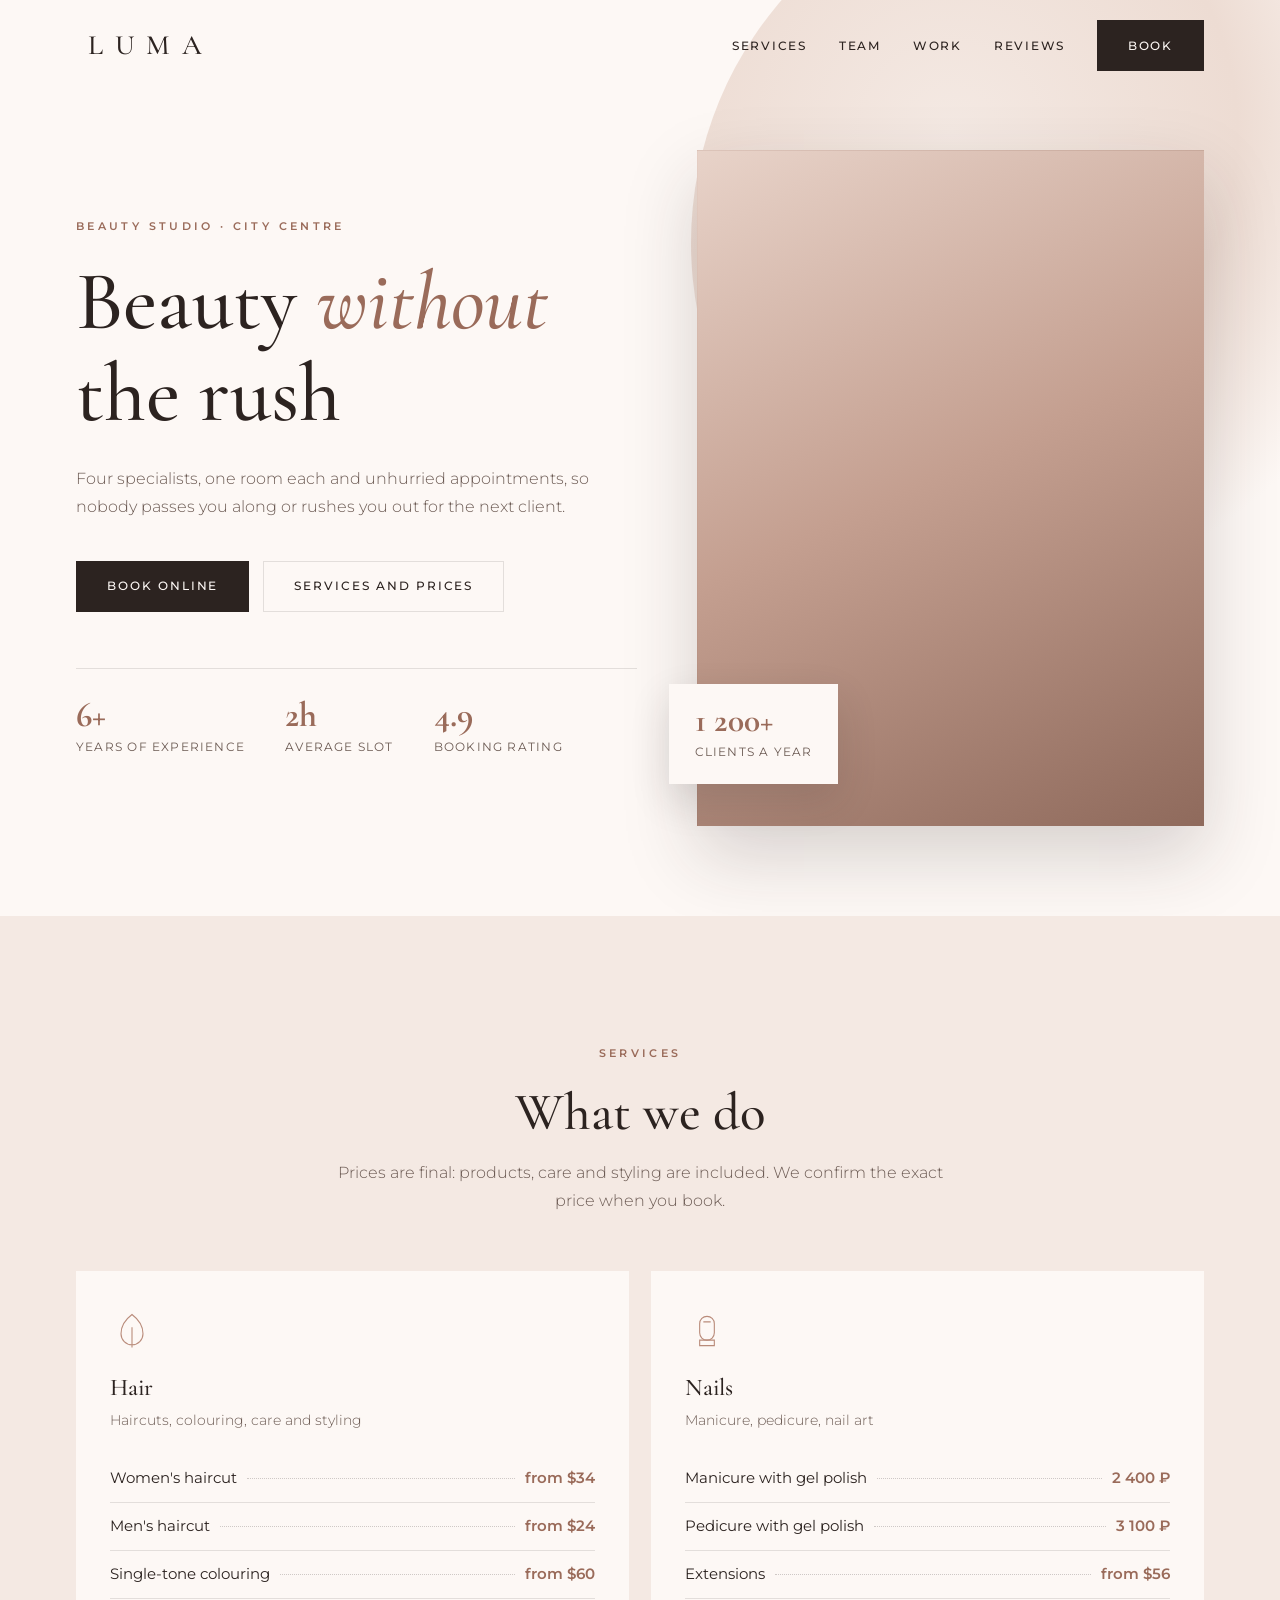
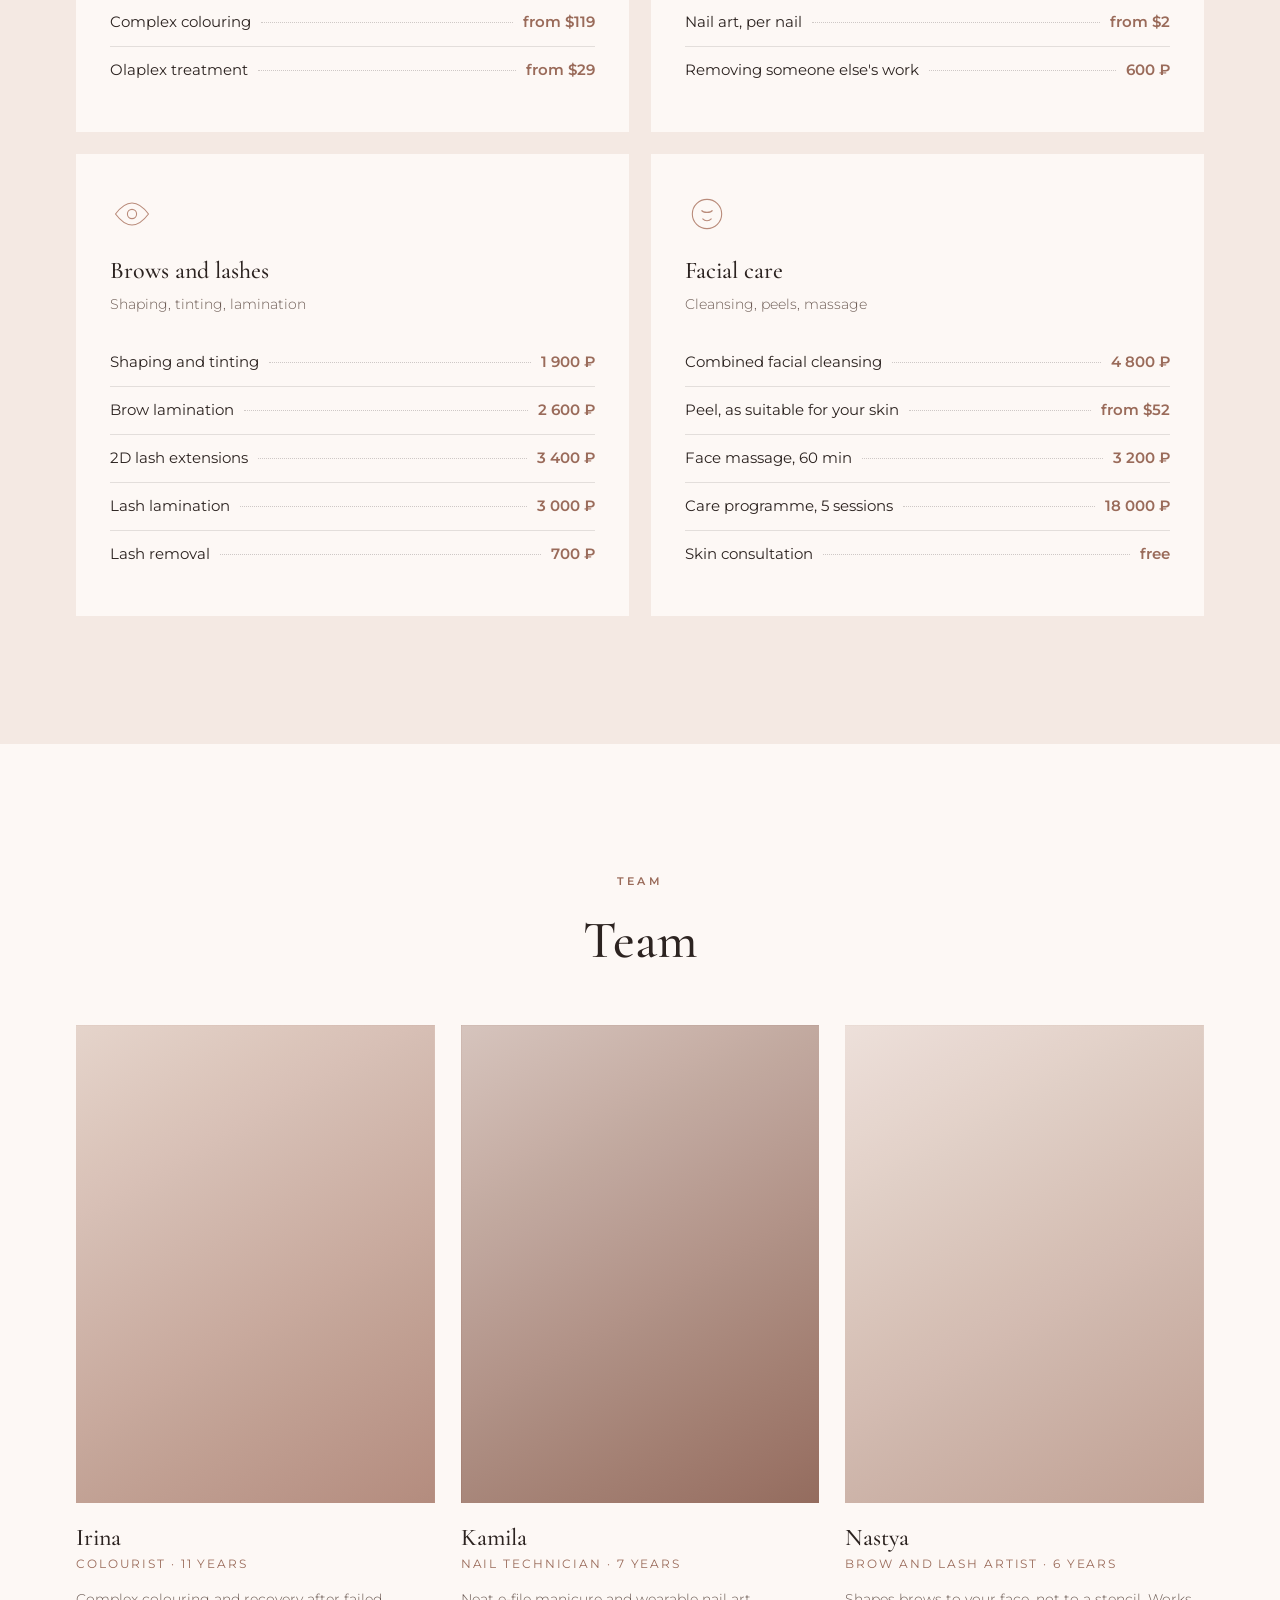
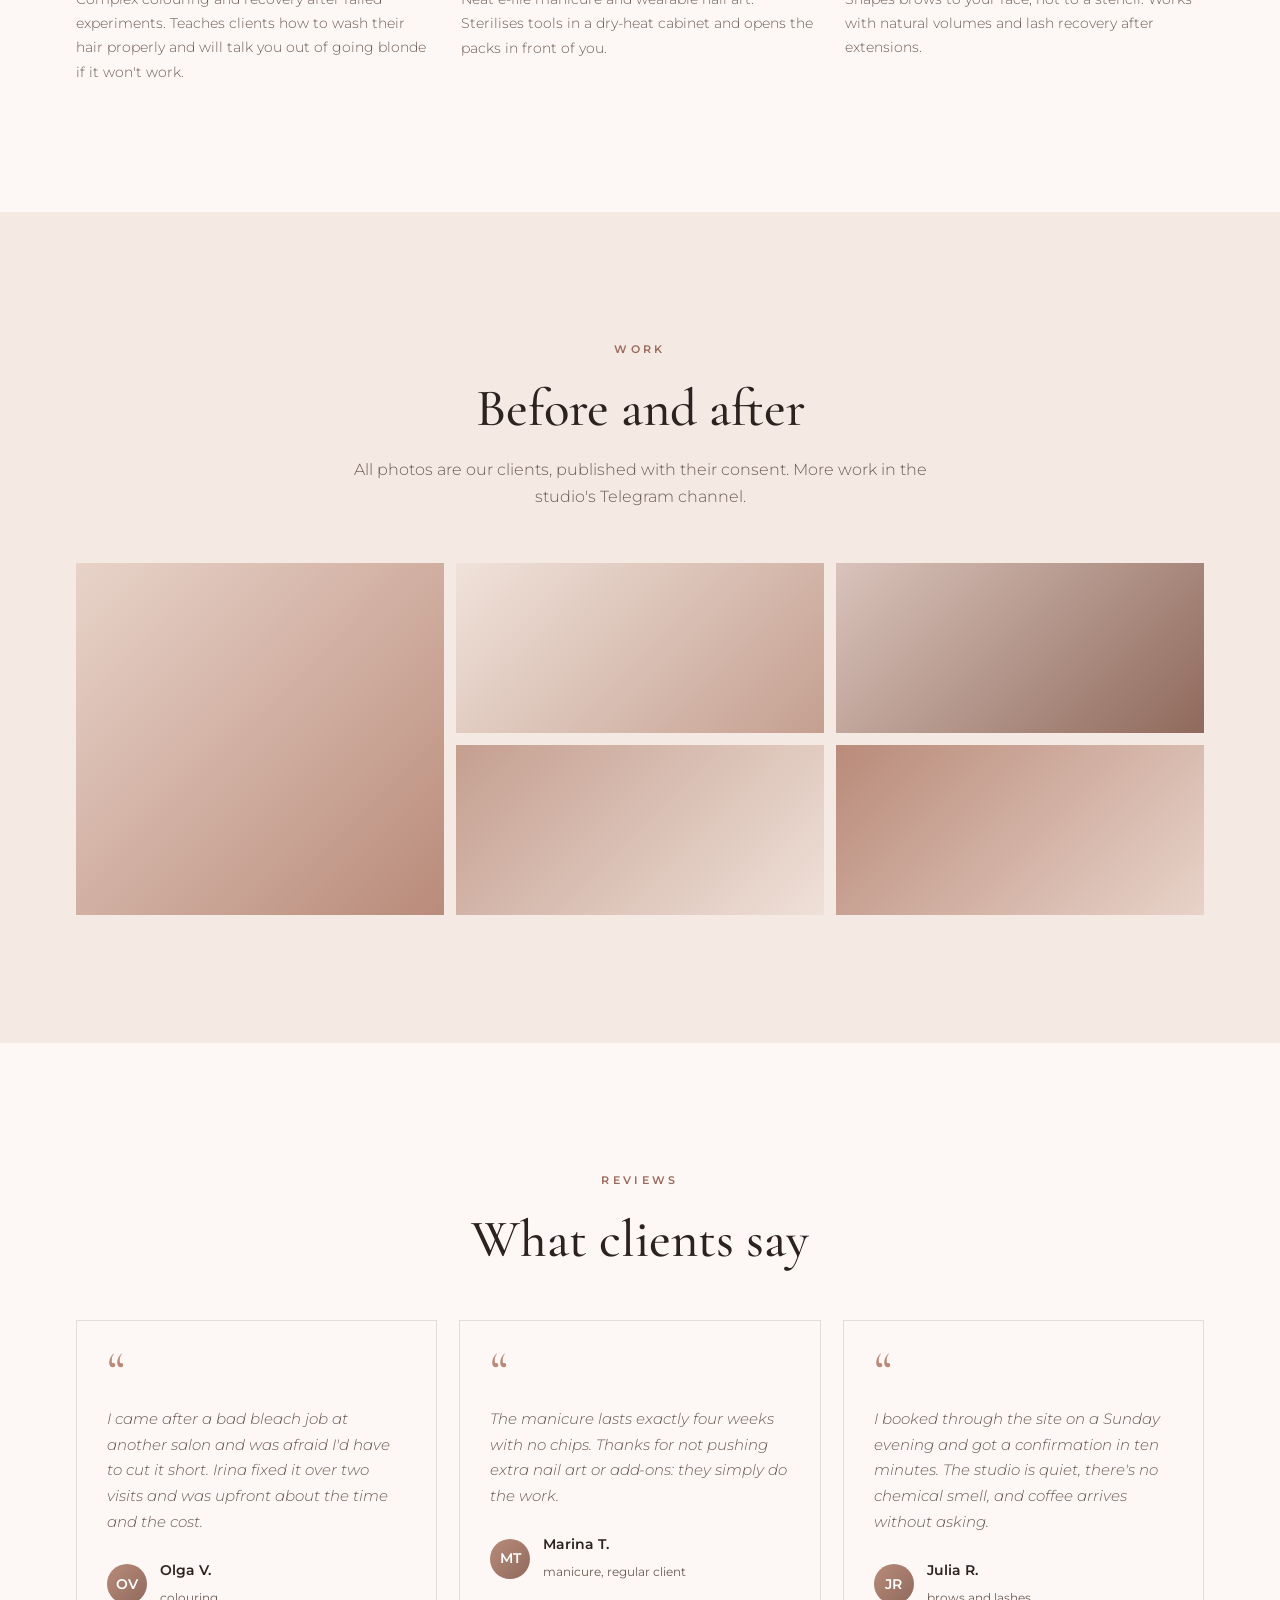
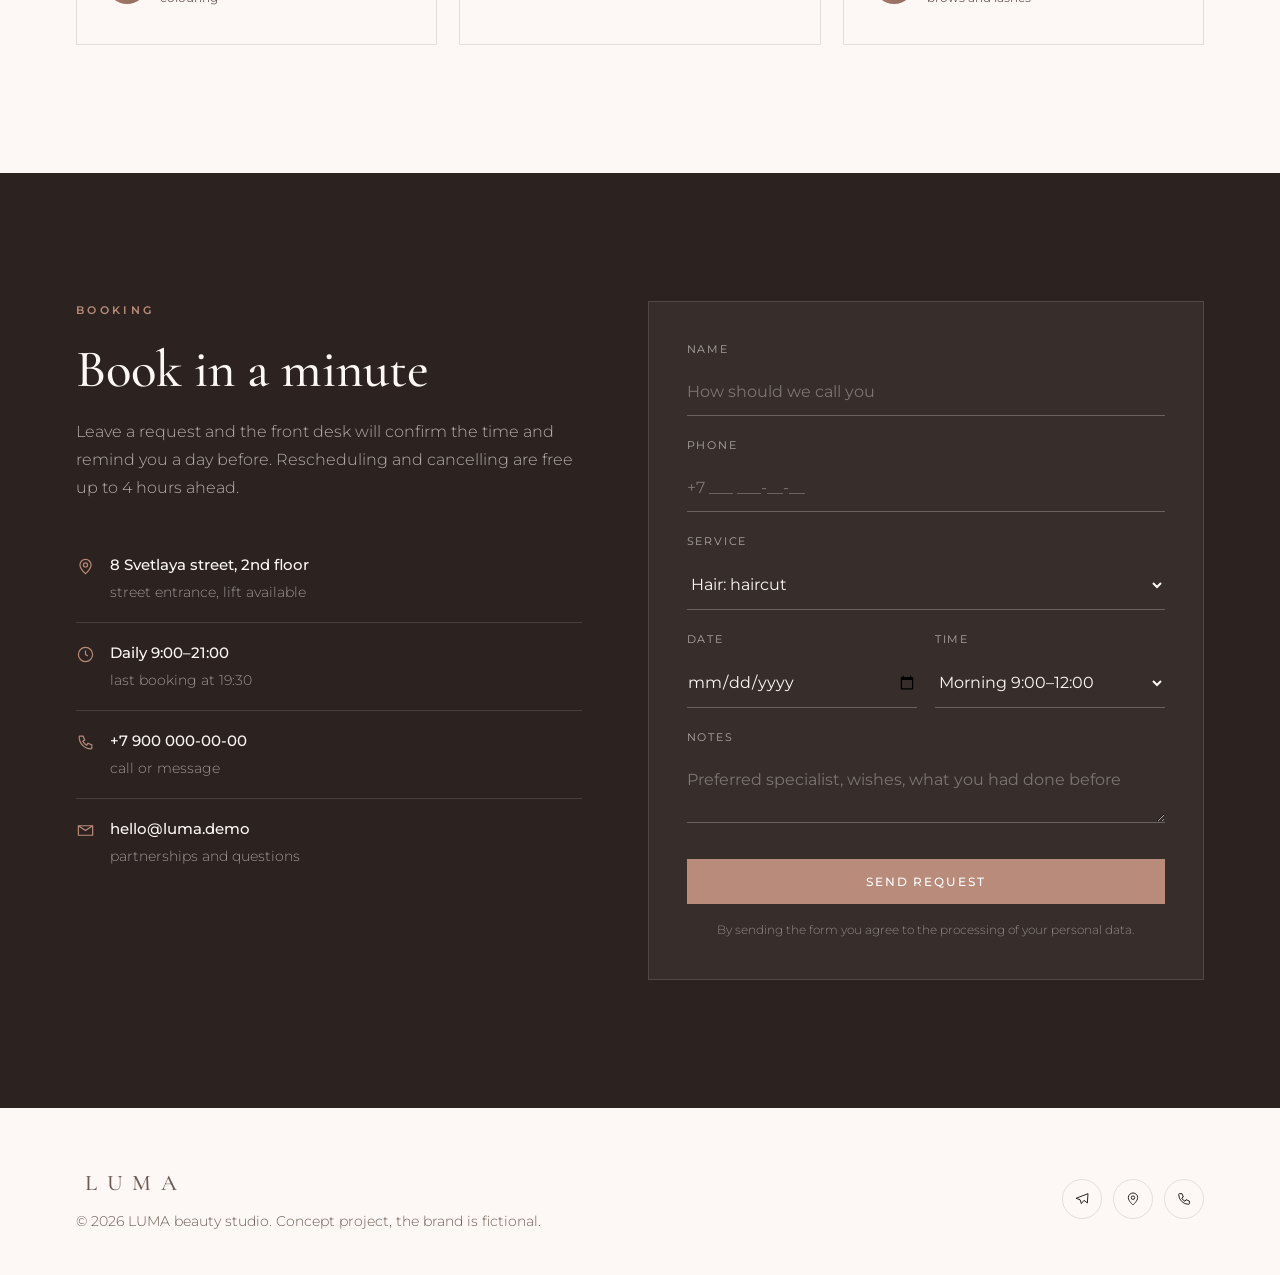
==== en/beauty/index.html @ 78c9d268 "demo: english versions of both landing pages Co-Authored-By: Claude Opus 5 <noreply@anthropic.com>  " ====
<!DOCTYPE html>
<html lang="en">
<head>
<meta charset="utf-8">
<meta name="viewport" content="width=device-width, initial-scale=1">
<title>LUMA — beauty studio</title>
<meta name="description" content="LUMA beauty studio: hair, nails, brows and lashes, facial care. Online booking, specialists with 6+ years of experience.">
<meta property="og:title" content="LUMA — beauty studio">
<meta property="og:description" content="Hair, nails, brows, facial care. Book online in a minute.">
<meta property="og:type" content="website">
<link rel="preconnect" href="https://fonts.googleapis.com">
<link rel="preconnect" href="https://fonts.gstatic.com" crossorigin>
<link href="https://fonts.googleapis.com/css2?family=Cormorant+Garamond:ital,wght@0,400;0,500;0,600;1,400&family=Montserrat:wght@300;400;500;600&display=swap" rel="stylesheet">
<link rel="icon" href="data:image/svg+xml,<svg xmlns='http://www.w3.org/2000/svg' viewBox='0 0 100 100'><rect width='100' height='100' rx='22' fill='%23fdf8f5'/><path d='M50 18c9 16 16 23 32 32-16 9-23 16-32 32-9-16-16-23-32-32 16-9 23-16 32-32z' fill='%23b98b7a'/></svg>">
<style>
:root{
  --bg:#fdf8f5;
  --bg-2:#f4e9e3;
  --ink:#2c2320;
  --ink-2:#6c5b54;
  --rose:#b98b7a;
  --rose-deep:#9a6b5a;
  --gold:#c9a227;
  --line:rgba(44,35,32,.12);
  --maxw:1180px;
}
*{box-sizing:border-box}
html{scroll-behavior:smooth}
body{
  margin:0;background:var(--bg);color:var(--ink);
  font-family:'Montserrat',system-ui,-apple-system,'Segoe UI',sans-serif;
  font-size:16px;line-height:1.7;font-weight:400;
  -webkit-font-smoothing:antialiased;overflow-x:hidden;
}
h1,h2,h3,.serif{font-family:'Cormorant Garamond',Georgia,serif;font-weight:500;line-height:1.1;margin:0}
h1{font-size:clamp(2.9rem,7.5vw,5.2rem)}
h2{font-size:clamp(2.1rem,4.6vw,3.3rem)}
h3{font-size:1.5rem}
p{margin:0}
a{color:inherit;text-decoration:none}
.wrap{width:100%;max-width:var(--maxw);margin:0 auto;padding:0 26px}
.section{padding:clamp(76px,10vw,130px) 0}
section[id]{scroll-margin-top:86px}
.eyebrow{font-size:.7rem;letter-spacing:.3em;text-transform:uppercase;color:var(--rose-deep);font-weight:600;margin-bottom:20px}
.lead{color:var(--ink-2);max-width:56ch;font-weight:300;font-size:1.02rem}
.center{text-align:center}
.center .lead{margin-left:auto;margin-right:auto}

/* header */
header{position:fixed;inset:0 0 auto 0;z-index:100;padding:20px 0;transition:.35s}
header.stuck{background:rgba(253,248,245,.95);backdrop-filter:blur(12px);padding:13px 0;border-bottom:1px solid var(--line)}
.nav{display:flex;align-items:center;justify-content:space-between;gap:22px}
.logo{font-family:'Cormorant Garamond',serif;font-size:1.75rem;letter-spacing:.42em;padding-left:.42em;font-weight:500}
.nav-links{display:flex;align-items:center;gap:32px}
.nav-links a{font-size:.78rem;letter-spacing:.14em;text-transform:uppercase;font-weight:500;position:relative}
.nav-links a:not(.btn)::after{content:"";position:absolute;left:0;bottom:-5px;width:0;height:1px;background:var(--rose);transition:width .3s}
.nav-links a:not(.btn):hover::after{width:100%}
.btn{
  display:inline-flex;align-items:center;justify-content:center;gap:10px;
  padding:14px 30px;border:1px solid var(--ink);background:var(--ink);color:var(--bg);
  font-family:inherit;font-size:.76rem;letter-spacing:.16em;text-transform:uppercase;font-weight:500;
  cursor:pointer;transition:.25s;border-radius:0;
}
.btn:hover{background:transparent;color:var(--ink)}
.btn-line{background:transparent;color:var(--ink);border-color:var(--line)}
.btn-line:hover{background:var(--ink);color:var(--bg);border-color:var(--ink)}
.burger{display:none;background:none;border:0;padding:8px;cursor:pointer}
.burger span{display:block;width:26px;height:1.5px;background:var(--ink);margin:6px 0;transition:.3s}
.burger.open span:nth-child(1){transform:translateY(7.5px) rotate(45deg)}
.burger.open span:nth-child(2){opacity:0}
.burger.open span:nth-child(3){transform:translateY(-7.5px) rotate(-45deg)}

/* hero */
.hero{position:relative;padding:150px 0 90px;overflow:hidden}
.hero::before{
  content:"";position:absolute;right:-12%;top:-14%;width:58vw;height:58vw;max-width:760px;max-height:760px;
  background:radial-gradient(circle at 35% 35%, #f4e9e3, #eddcd3 42%, transparent 70%);
  border-radius:50%;z-index:0;
}
.hero-grid{position:relative;z-index:2;display:grid;grid-template-columns:1.05fr .95fr;gap:60px;align-items:center}
.hero h1 em{font-style:italic;color:var(--rose-deep)}
.hero .lead{margin-top:26px}
.hero-cta{display:flex;gap:14px;flex-wrap:wrap;margin-top:40px}
.hero-meta{display:flex;gap:40px;margin-top:56px;padding-top:28px;border-top:1px solid var(--line);flex-wrap:wrap}
.hero-meta b{display:block;font-family:'Cormorant Garamond',serif;font-size:2.2rem;line-height:1;color:var(--rose-deep)}
.hero-meta span{font-size:.76rem;letter-spacing:.1em;text-transform:uppercase;color:var(--ink-2)}
.hero-img{
  aspect-ratio:3/4;
  background-image:url('img/hero.jpg'),linear-gradient(155deg,#e8d3c9,#c49f90 48%,#8f6a5c);
  background-size:cover;background-position:center;
  box-shadow:0 30px 70px rgba(44,35,32,.18);
}
.hero-img-wrap{position:relative}
.badge{
  position:absolute;left:-28px;bottom:42px;background:var(--bg);padding:20px 26px;
  box-shadow:0 16px 40px rgba(44,35,32,.14);max-width:220px;
}
.badge b{font-family:'Cormorant Garamond',serif;font-size:2.1rem;display:block;line-height:1;color:var(--rose-deep)}
.badge span{font-size:.74rem;letter-spacing:.1em;text-transform:uppercase;color:var(--ink-2)}

/* services */
.services{background:var(--bg-2)}
.srv-grid{display:grid;grid-template-columns:repeat(2,1fr);gap:22px;margin-top:56px}
.srv{background:var(--bg);padding:38px 34px;display:flex;flex-direction:column;transition:transform .35s ease,box-shadow .35s ease}
.srv:hover{transform:translateY(-5px);box-shadow:0 22px 50px rgba(44,35,32,.1)}
.srv-icon{width:44px;height:44px;stroke:var(--rose);fill:none;stroke-width:1.2;margin-bottom:22px}
.srv h3{margin-bottom:8px}
.srv .tagline{font-size:.88rem;color:var(--ink-2);font-weight:300;margin-bottom:22px}
.srv ul{list-style:none;padding:0;margin:0}
.srv li{display:flex;align-items:baseline;gap:10px;padding:11px 0;border-bottom:1px solid var(--line);font-size:.92rem}
.srv li:last-child{border-bottom:0}
.srv li .d{flex:1;border-bottom:1px dotted rgba(44,35,32,.22);transform:translateY(-4px)}
.srv li b{font-weight:600;color:var(--rose-deep);white-space:nowrap}

/* masters */
.mst-grid{display:grid;grid-template-columns:repeat(3,1fr);gap:26px;margin-top:56px}
.mst-photo{
  aspect-ratio:3/4;background-size:cover;background-position:center;margin-bottom:22px;
  filter:grayscale(.15);transition:filter .4s ease;
}
.mst:hover .mst-photo{filter:none}
.mst:nth-child(1) .mst-photo{background-image:url('img/m1.jpg'),linear-gradient(150deg,#e8d3c9,#b98b7a)}
.mst:nth-child(2) .mst-photo{background-image:url('img/m2.jpg'),linear-gradient(150deg,#d9c3bb,#9a6b5a)}
.mst:nth-child(3) .mst-photo{background-image:url('img/m3.jpg'),linear-gradient(150deg,#efe0d8,#c49f90)}
.mst h3{margin-bottom:3px}
.mst .role{font-size:.74rem;letter-spacing:.16em;text-transform:uppercase;color:var(--rose-deep);margin-bottom:12px}
.mst p{font-size:.9rem;color:var(--ink-2);font-weight:300}

/* gallery */
.gal{display:grid;grid-template-columns:repeat(6,1fr);grid-auto-rows:170px;gap:12px;margin-top:52px}
.gtile{background-size:cover;background-position:center;transition:transform .5s cubic-bezier(.2,.7,.3,1)}
.gtile:hover{transform:scale(1.03)}
.gtile:nth-child(1){grid-column:span 2;grid-row:span 2;background-image:url('img/g1.jpg'),linear-gradient(135deg,#e8d3c9,#b98b7a)}
.gtile:nth-child(2){grid-column:span 2;background-image:url('img/g2.jpg'),linear-gradient(135deg,#f0e2da,#c49f90)}
.gtile:nth-child(3){grid-column:span 2;background-image:url('img/g3.jpg'),linear-gradient(135deg,#d9c3bb,#8f6a5c)}
.gtile:nth-child(4){grid-column:span 2;background-image:url('img/g4.jpg'),linear-gradient(135deg,#c49f90,#efe0d8)}
.gtile:nth-child(5){grid-column:span 2;background-image:url('img/g5.jpg'),linear-gradient(135deg,#b98b7a,#e8d3c9)}

/* reviews */
.rev-grid{display:grid;grid-template-columns:repeat(3,1fr);gap:22px;margin-top:52px}
.rev{border:1px solid var(--line);padding:34px 30px;background:var(--bg)}
.quote{font-family:'Cormorant Garamond',serif;font-size:3.4rem;line-height:.6;color:var(--rose);display:block;margin-bottom:18px}
.rev p{font-size:.95rem;color:var(--ink-2);font-weight:300;font-style:italic}
.rev .who{margin-top:24px;display:flex;align-items:center;gap:13px}
.av{width:40px;height:40px;border-radius:50%;background:linear-gradient(135deg,var(--rose),#8f6a5c);color:#fff;display:grid;place-items:center;font-size:.85rem;font-weight:600;flex:none}
.who b{display:block;font-size:.88rem;font-weight:600}
.who span{font-size:.76rem;color:var(--ink-2)}

/* booking */
.book{background:var(--ink);color:var(--bg)}
.book h2{color:var(--bg)}
.book .eyebrow{color:var(--rose)}
.book-grid{display:grid;grid-template-columns:1fr 1.1fr;gap:66px;align-items:start}
.book .lead{color:rgba(253,248,245,.66)}
.info{margin-top:34px}
.info-row{display:flex;gap:15px;padding:17px 0;border-bottom:1px solid rgba(253,248,245,.12)}
.info-row svg{width:19px;height:19px;flex:none;stroke:var(--rose);fill:none;stroke-width:1.5;margin-top:5px}
.info-row b{display:block;font-size:.95rem;font-weight:500}
.info-row span{font-size:.85rem;color:rgba(253,248,245,.55);font-weight:300}
form{background:rgba(253,248,245,.05);border:1px solid rgba(253,248,245,.13);padding:38px}
.field{margin-bottom:20px}
.field label{display:block;font-size:.7rem;letter-spacing:.16em;text-transform:uppercase;color:rgba(253,248,245,.6);margin-bottom:9px}
.field input,.field select,.field textarea{
  width:100%;padding:14px 0;border:0;border-bottom:1px solid rgba(253,248,245,.25);
  background:transparent;color:var(--bg);font-family:inherit;font-size:1rem;transition:border-color .25s;
}
.field textarea{resize:vertical}
.field select option{color:var(--ink)}
.field input:focus,.field select:focus,.field textarea:focus{outline:none;border-bottom-color:var(--rose)}
.field input::placeholder,.field textarea::placeholder{color:rgba(253,248,245,.35)}
.row2{display:grid;grid-template-columns:1fr 1fr;gap:18px}
form .btn{width:100%;background:var(--rose);border-color:var(--rose);color:#fff;margin-top:8px}
form .btn:hover{background:transparent;color:var(--rose)}
.form-note{font-size:.76rem;color:rgba(253,248,245,.45);margin-top:16px;text-align:center;font-weight:300}
.ok{display:none;border:1px solid var(--rose);background:rgba(185,139,122,.16);padding:15px 17px;font-size:.9rem;margin-bottom:22px}
.ok.show{display:block}

/* footer */
footer{padding:56px 0 42px;font-size:.85rem;color:var(--ink-2);font-weight:300}
.foot{display:flex;justify-content:space-between;align-items:center;gap:26px;flex-wrap:wrap}
.socials{display:flex;gap:11px}
.socials a{width:40px;height:40px;border:1px solid var(--line);display:grid;place-items:center;border-radius:50%;transition:.25s}
.socials a:hover{background:var(--ink);border-color:var(--ink)}
.socials a:hover svg{stroke:var(--bg)}
.socials svg{width:16px;height:16px;stroke:var(--ink);fill:none;stroke-width:1.5;transition:.25s}

.reveal{opacity:0;transform:translateY(28px);transition:opacity .75s ease,transform .75s cubic-bezier(.2,.7,.3,1)}
.reveal.in{opacity:1;transform:none}

@media (max-width:980px){
  .hero{padding:126px 0 70px}
  .hero-grid{grid-template-columns:1fr;gap:46px}
  .hero-img{aspect-ratio:4/3}
  .badge{left:auto;right:18px;bottom:-26px;max-width:190px;padding:16px 20px}
  .srv-grid{grid-template-columns:1fr}
  .mst-grid{grid-template-columns:1fr;gap:34px}
  .mst-photo{aspect-ratio:4/3}
  .rev-grid{grid-template-columns:1fr}
  .book-grid{grid-template-columns:1fr;gap:42px}
  .gal{grid-template-columns:repeat(2,1fr);grid-auto-rows:140px}
  .gtile:nth-child(n){grid-column:span 1;grid-row:span 1}
  .gtile:nth-child(1){grid-column:span 2;grid-row:span 2}
  .nav-links{
    position:fixed;inset:0 0 auto 0;padding:100px 28px 36px;background:var(--bg);
    flex-direction:column;align-items:flex-start;gap:24px;
    transform:translateY(-103%);transition:transform .4s cubic-bezier(.2,.7,.3,1);
    border-bottom:1px solid var(--line);
  }
  .nav-links.open{transform:none}
  .nav-links a{font-size:.95rem;letter-spacing:.2em}
  .burger{display:block;z-index:2}
  .logo{position:relative;z-index:2}
  header{background:rgba(253,248,245,.95);backdrop-filter:blur(12px)}
}
@media (max-width:560px){
  .wrap{padding:0 18px}
  .hero-meta{gap:26px}
  .row2{grid-template-columns:1fr}
  form{padding:26px 22px}
  .srv{padding:30px 24px}
}
@media (prefers-reduced-motion:reduce){
  *{animation:none!important;transition:none!important}
  .reveal{opacity:1;transform:none}
}
</style>
</head>
<body>

<header id="header">
  <div class="wrap nav">
    <a class="logo" href="#top">LUMA</a>
    <nav class="nav-links" id="navLinks">
      <a href="#services">Services</a>
      <a href="#masters">Team</a>
      <a href="#works">Work</a>
      <a href="#reviews">Reviews</a>
      <a class="btn" href="#book">Book</a>
    </nav>
    <button class="burger" id="burger" aria-label="Menu"><span></span><span></span><span></span></button>
  </div>
</header>

<section class="hero" id="top">
  <div class="wrap hero-grid">
    <div>
      <div class="eyebrow">Beauty studio · city centre</div>
      <h1>Beauty <em>without</em> the rush</h1>
      <p class="lead">Four specialists, one room each and unhurried appointments, so nobody passes you along or rushes you out for the next client.</p>
      <div class="hero-cta">
        <a class="btn" href="#book">Book online</a>
        <a class="btn btn-line" href="#services">Services and prices</a>
      </div>
      <div class="hero-meta">
        <div><b>6+</b><span>years of experience</span></div>
        <div><b>2h</b><span>average slot</span></div>
        <div><b>4.9</b><span>booking rating</span></div>
      </div>
    </div>
    <div class="hero-img-wrap">
      <div class="hero-img"></div>
      <div class="badge"><b>1 200+</b><span>clients a year</span></div>
    </div>
  </div>
</section>

<section class="section services" id="services">
  <div class="wrap">
    <div class="center">
      <div class="eyebrow reveal">Services</div>
      <h2 class="reveal">What we do</h2>
      <p class="lead reveal" style="margin-top:18px">Prices are final: products, care and styling are included. We confirm the exact price when you book.</p>
    </div>
    <div class="srv-grid">
      <div class="srv reveal">
        <svg class="srv-icon" viewBox="0 0 48 48"><path d="M24 6c-8 6-12 13-12 21a12 12 0 0024 0c0-8-4-15-12-21z"/><path d="M24 20v22"/></svg>
        <h3>Hair</h3>
        <p class="tagline">Haircuts, colouring, care and styling</p>
        <ul>
          <li>Women's haircut<span class="d"></span><b>from $34</b></li>
          <li>Men's haircut<span class="d"></span><b>from $24</b></li>
          <li>Single-tone colouring<span class="d"></span><b>from $60</b></li>
          <li>Complex colouring<span class="d"></span><b>from $119</b></li>
          <li>Olaplex treatment<span class="d"></span><b>from $29</b></li>
        </ul>
      </div>
      <div class="srv reveal">
        <svg class="srv-icon" viewBox="0 0 48 48"><rect x="16" y="8" width="16" height="26" rx="8"/><path d="M16 34h16v6H16zM20 14h8"/></svg>
        <h3>Nails</h3>
        <p class="tagline">Manicure, pedicure, nail art</p>
        <ul>
          <li>Manicure with gel polish<span class="d"></span><b>2 400 ₽</b></li>
          <li>Pedicure with gel polish<span class="d"></span><b>3 100 ₽</b></li>
          <li>Extensions<span class="d"></span><b>from $56</b></li>
          <li>Nail art, per nail<span class="d"></span><b>from $2</b></li>
          <li>Removing someone else's work<span class="d"></span><b>600 ₽</b></li>
        </ul>
      </div>
      <div class="srv reveal">
        <svg class="srv-icon" viewBox="0 0 48 48"><path d="M6 24c6-8 12-12 18-12s12 4 18 12c-6 8-12 12-18 12S12 32 6 24z"/><circle cx="24" cy="24" r="5"/></svg>
        <h3>Brows and lashes</h3>
        <p class="tagline">Shaping, tinting, lamination</p>
        <ul>
          <li>Shaping and tinting<span class="d"></span><b>1 900 ₽</b></li>
          <li>Brow lamination<span class="d"></span><b>2 600 ₽</b></li>
          <li>2D lash extensions<span class="d"></span><b>3 400 ₽</b></li>
          <li>Lash lamination<span class="d"></span><b>3 000 ₽</b></li>
          <li>Lash removal<span class="d"></span><b>700 ₽</b></li>
        </ul>
      </div>
      <div class="srv reveal">
        <svg class="srv-icon" viewBox="0 0 48 48"><circle cx="24" cy="24" r="16"/><path d="M18 20c2 3 10 3 12 0M19 29c3 3 7 3 10 0"/></svg>
        <h3>Facial care</h3>
        <p class="tagline">Cleansing, peels, massage</p>
        <ul>
          <li>Combined facial cleansing<span class="d"></span><b>4 800 ₽</b></li>
          <li>Peel, as suitable for your skin<span class="d"></span><b>from $52</b></li>
          <li>Face massage, 60 min<span class="d"></span><b>3 200 ₽</b></li>
          <li>Care programme, 5 sessions<span class="d"></span><b>18 000 ₽</b></li>
          <li>Skin consultation<span class="d"></span><b>free</b></li>
        </ul>
      </div>
    </div>
  </div>
</section>

<section class="section" id="masters">
  <div class="wrap">
    <div class="center">
      <div class="eyebrow reveal">Team</div>
      <h2 class="reveal">Team</h2>
    </div>
    <div class="mst-grid">
      <div class="mst reveal">
        <div class="mst-photo"></div>
        <h3>Irina</h3>
        <div class="role">Colourist · 11 years</div>
        <p>Complex colouring and recovery after failed experiments. Teaches clients how to wash their hair properly and will talk you out of going blonde if it won't work.</p>
      </div>
      <div class="mst reveal">
        <div class="mst-photo"></div>
        <h3>Kamila</h3>
        <div class="role">Nail technician · 7 years</div>
        <p>Neat e-file manicure and wearable nail art. Sterilises tools in a dry-heat cabinet and opens the packs in front of you.</p>
      </div>
      <div class="mst reveal">
        <div class="mst-photo"></div>
        <h3>Nastya</h3>
        <div class="role">Brow and lash artist · 6 years</div>
        <p>Shapes brows to your face, not to a stencil. Works with natural volumes and lash recovery after extensions.</p>
      </div>
    </div>
  </div>
</section>

<section class="section services" id="works">
  <div class="wrap">
    <div class="center">
      <div class="eyebrow reveal">Work</div>
      <h2 class="reveal">Before and after</h2>
      <p class="lead reveal" style="margin-top:18px">All photos are our clients, published with their consent. More work in the studio's Telegram channel.</p>
    </div>
    <div class="gal reveal">
      <div class="gtile"></div><div class="gtile"></div><div class="gtile"></div>
      <div class="gtile"></div><div class="gtile"></div>
    </div>
  </div>
</section>

<section class="section" id="reviews">
  <div class="wrap">
    <div class="center">
      <div class="eyebrow reveal">Reviews</div>
      <h2 class="reveal">What clients say</h2>
    </div>
    <div class="rev-grid">
      <div class="rev reveal">
        <span class="quote">“</span>
        <p>I came after a bad bleach job at another salon and was afraid I'd have to cut it short. Irina fixed it over two visits and was upfront about the time and the cost.</p>
        <div class="who"><div class="av">OV</div><div><b>Olga V.</b><span>colouring</span></div></div>
      </div>
      <div class="rev reveal">
        <span class="quote">“</span>
        <p>The manicure lasts exactly four weeks with no chips. Thanks for not pushing extra nail art or add-ons: they simply do the work.</p>
        <div class="who"><div class="av">MT</div><div><b>Marina T.</b><span>manicure, regular client</span></div></div>
      </div>
      <div class="rev reveal">
        <span class="quote">“</span>
        <p>I booked through the site on a Sunday evening and got a confirmation in ten minutes. The studio is quiet, there's no chemical smell, and coffee arrives without asking.</p>
        <div class="who"><div class="av">JR</div><div><b>Julia R.</b><span>brows and lashes</span></div></div>
      </div>
    </div>
  </div>
</section>

<section class="section book" id="book">
  <div class="wrap book-grid">
    <div class="reveal">
      <div class="eyebrow">Booking</div>
      <h2>Book in a minute</h2>
      <p class="lead" style="margin-top:20px">Leave a request and the front desk will confirm the time and remind you a day before. Rescheduling and cancelling are free up to 4 hours ahead.</p>
      <div class="info">
        <div class="info-row">
          <svg viewBox="0 0 24 24"><path d="M12 21s7-6.2 7-11a7 7 0 10-14 0c0 4.8 7 11 7 11z"/><circle cx="12" cy="10" r="2.6"/></svg>
          <div><b>8 Svetlaya street, 2nd floor</b><span>street entrance, lift available</span></div>
        </div>
        <div class="info-row">
          <svg viewBox="0 0 24 24"><circle cx="12" cy="12" r="9"/><path d="M12 7v5l3 2"/></svg>
          <div><b>Daily 9:00–21:00</b><span>last booking at 19:30</span></div>
        </div>
        <div class="info-row">
          <svg viewBox="0 0 24 24"><path d="M5 4h4l2 5-2.5 1.5a11 11 0 005 5L15 13l5 2v4a1 1 0 01-1 1A15 15 0 014 5a1 1 0 011-1z"/></svg>
          <div><b>+7 900 000-00-00</b><span>call or message</span></div>
        </div>
        <div class="info-row" style="border-bottom:0">
          <svg viewBox="0 0 24 24"><path d="M3 6l9 6 9-6M3 6h18v12H3z"/></svg>
          <div><b>hello@luma.demo</b><span>partnerships and questions</span></div>
        </div>
      </div>
    </div>
    <form id="bookForm" class="reveal" novalidate>
      <div class="ok" id="ok">Request received. The front desk will call back and confirm the time.</div>
      <div class="field">
        <label for="name">Name</label>
        <input id="name" name="name" type="text" placeholder="How should we call you" required>
      </div>
      <div class="field">
        <label for="phone">Phone</label>
        <input id="phone" name="phone" type="tel" placeholder="+7 ___ ___-__-__" required>
      </div>
      <div class="field">
        <label for="service">Service</label>
        <select id="service" name="service">
          <option>Hair: haircut</option>
          <option>Hair: colouring</option>
          <option>Manicure / pedicure</option>
          <option>Brows and lashes</option>
          <option>Facial care</option>
          <option>Not sure yet</option>
        </select>
      </div>
      <div class="row2">
        <div class="field">
          <label for="date">Date</label>
          <input id="date" name="date" type="date" required>
        </div>
        <div class="field">
          <label for="time">Time</label>
          <select id="time" name="time">
            <option>Morning 9:00–12:00</option>
            <option>Daytime 12:00–16:00</option>
            <option>Evening 16:00–20:00</option>
          </select>
        </div>
      </div>
      <div class="field">
        <label for="comment">Notes</label>
        <textarea id="comment" name="comment" rows="2" placeholder="Preferred specialist, wishes, what you had done before"></textarea>
      </div>
      <button class="btn" type="submit">Send request</button>
      <p class="form-note">By sending the form you agree to the processing of your personal data.</p>
    </form>
  </div>
</section>

<footer>
  <div class="wrap foot">
    <div>
      <div class="logo" style="font-size:1.4rem;margin-bottom:8px">LUMA</div>
      © 2026 LUMA beauty studio. Concept project, the brand is fictional.
    </div>
    <div class="socials">
      <a href="#top" aria-label="Telegram"><svg viewBox="0 0 24 24"><path d="M21 4L3 11l6 2 2 6 4-5 5 4z"/></svg></a>
      <a href="#top" aria-label="Maps"><svg viewBox="0 0 24 24"><path d="M12 21s7-6.2 7-11a7 7 0 10-14 0c0 4.8 7 11 7 11z"/><circle cx="12" cy="10" r="2.6"/></svg></a>
      <a href="#top" aria-label="Phone"><svg viewBox="0 0 24 24"><path d="M5 4h4l2 5-2.5 1.5a11 11 0 005 5L15 13l5 2v4a1 1 0 01-1 1A15 15 0 014 5a1 1 0 011-1z"/></svg></a>
    </div>
  </div>
</footer>

<script>
(function(){
  var header=document.getElementById('header');
  var burger=document.getElementById('burger');
  var links=document.getElementById('navLinks');

  function onScroll(){ header.classList.toggle('stuck', window.scrollY>40); }
  onScroll(); window.addEventListener('scroll', onScroll, {passive:true});

  burger.addEventListener('click', function(){
    burger.classList.toggle('open'); links.classList.toggle('open');
  });
  links.addEventListener('click', function(e){
    if(e.target.tagName==='A'){ burger.classList.remove('open'); links.classList.remove('open'); }
  });

  var io=new IntersectionObserver(function(entries){
    entries.forEach(function(en){ if(en.isIntersecting){ en.target.classList.add('in'); io.unobserve(en.target); } });
  },{threshold:.12});
  document.querySelectorAll('.reveal').forEach(function(el){ io.observe(el); });

  var form=document.getElementById('bookForm');
  form.addEventListener('submit', function(e){
    e.preventDefault();
    var name=form.name.value.trim(), phone=form.phone.value.trim();
    if(!name||phone.replace(/\D/g,'').length<10){
      alert('Please fill in your name and phone, the front desk needs them to confirm your appointment.');
      return;
    }
    document.getElementById('ok').classList.add('show');
    form.reset();
  });

  var d=document.getElementById('date');
  if(d){ d.min=new Date().toISOString().slice(0,10); }
})();
</script>
</body>
</html>
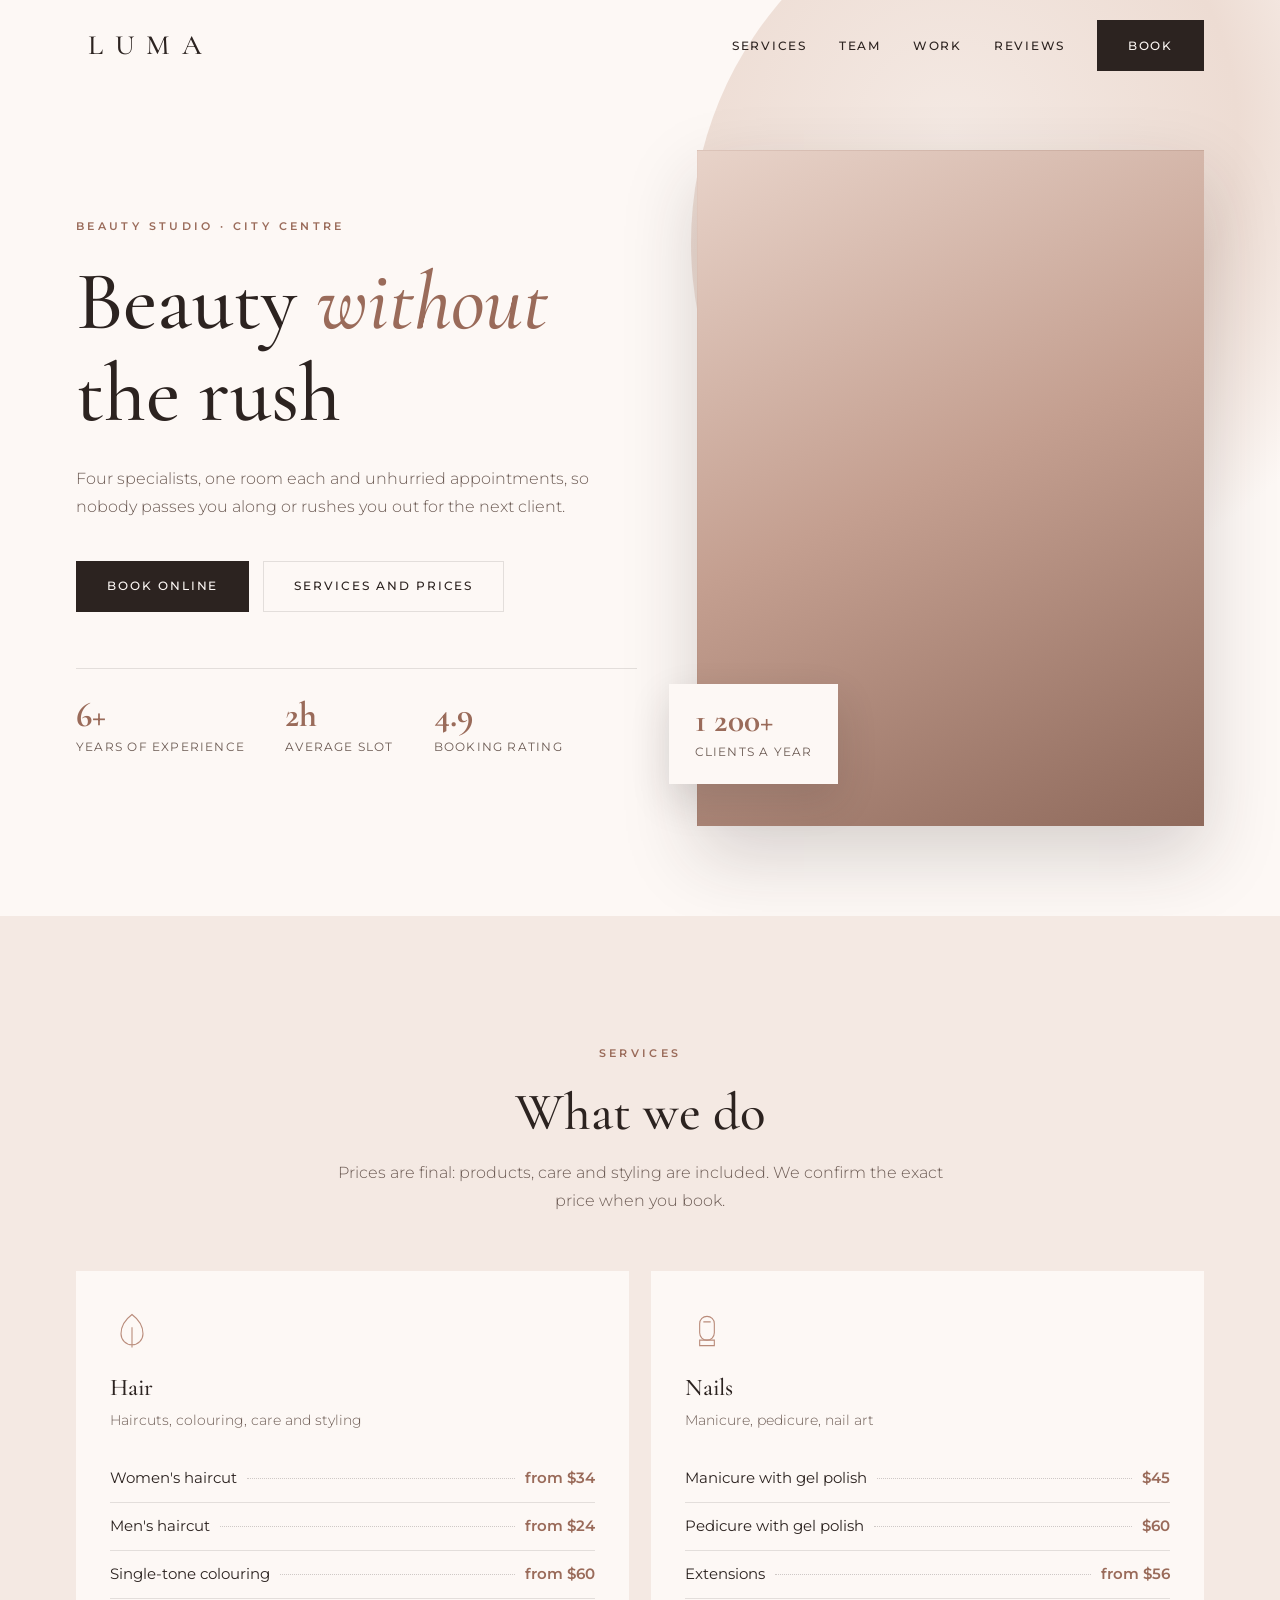
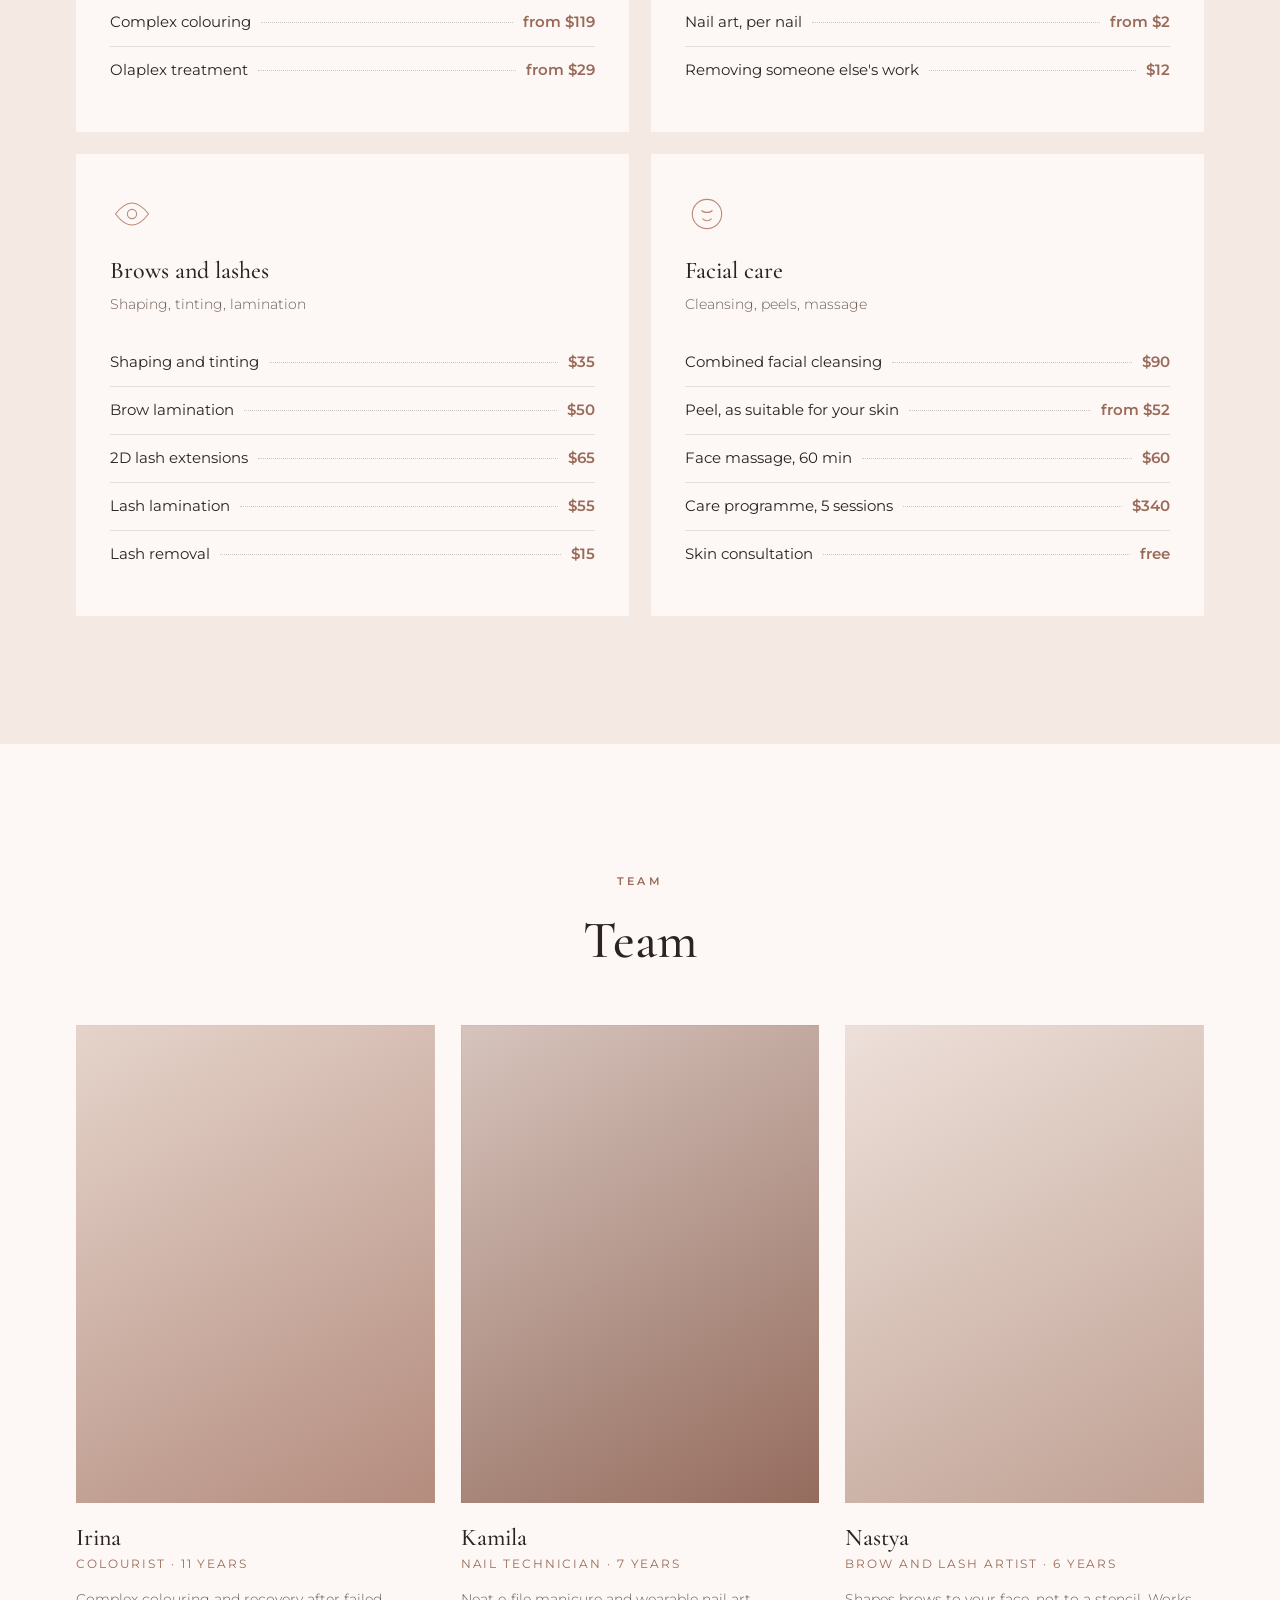
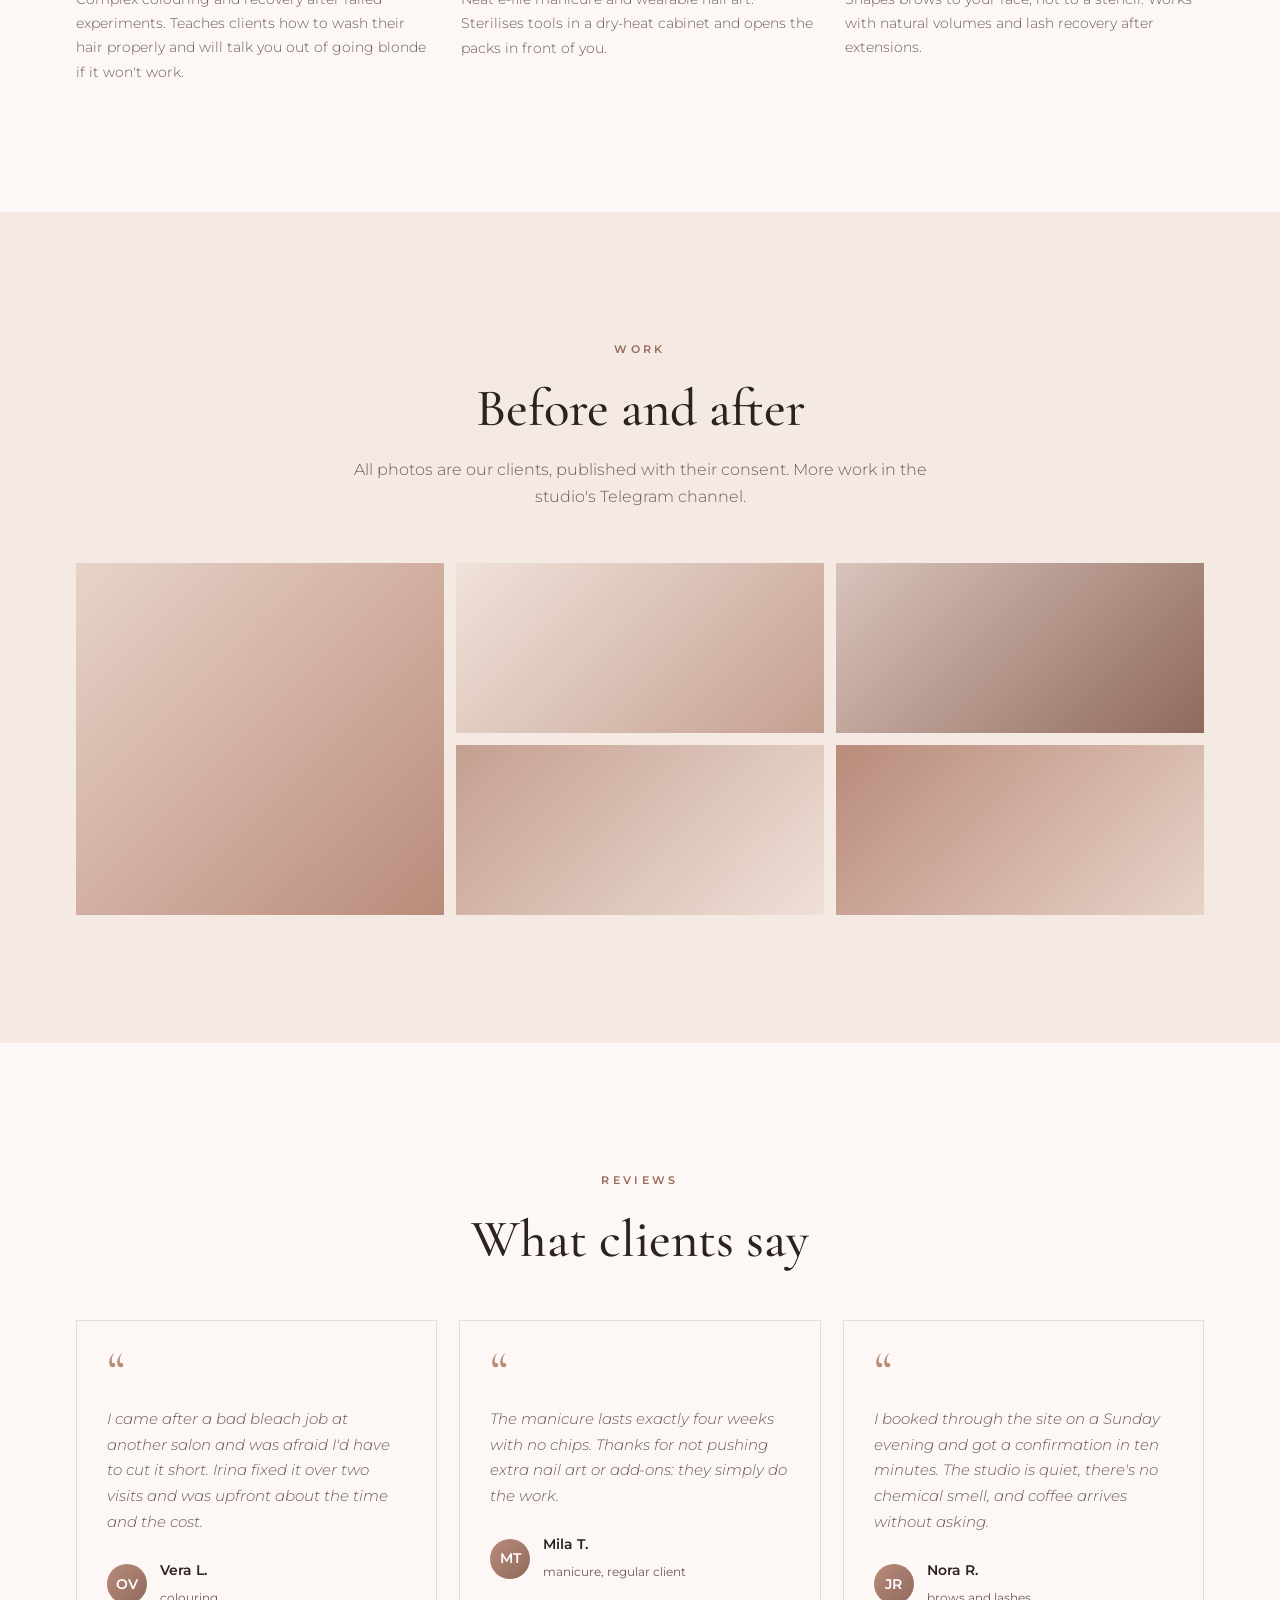
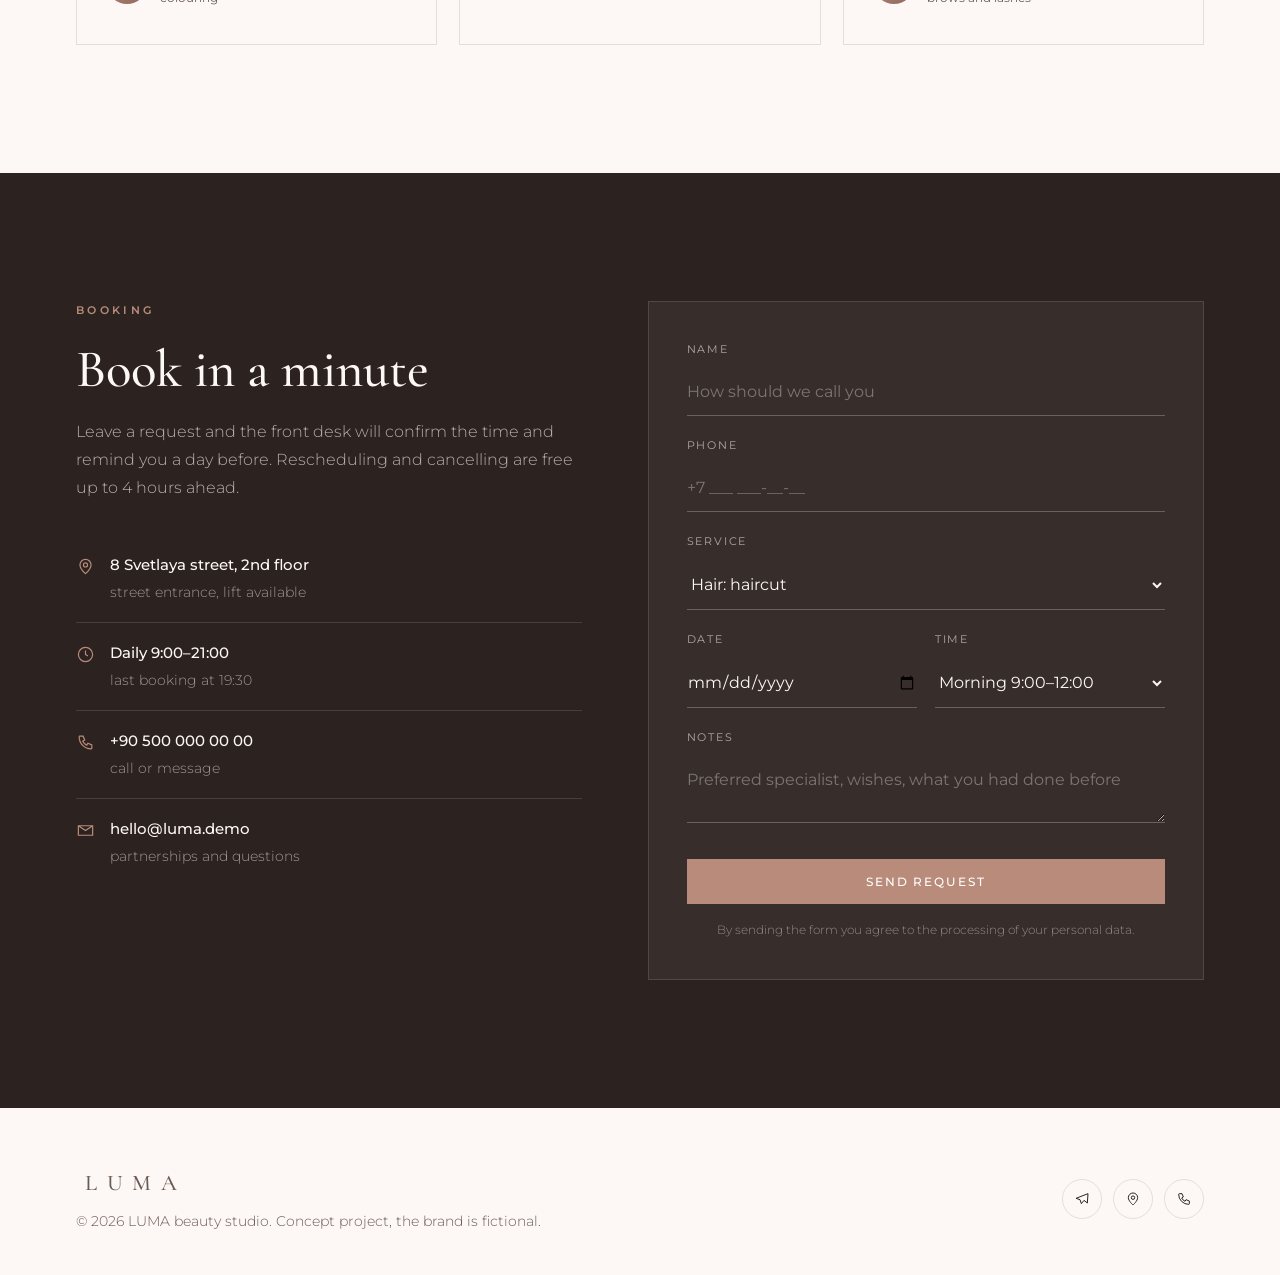
==== commit 9ee29935: "demo: update 23.09.2026 14:30" ====
--- a/en/beauty/index.html
+++ b/en/beauty/index.html
@@ -289,11 +289,11 @@
         <h3>Nails</h3>
         <p class="tagline">Manicure, pedicure, nail art</p>
         <ul>
-          <li>Manicure with gel polish<span class="d"></span><b>2 400 ₽</b></li>
-          <li>Pedicure with gel polish<span class="d"></span><b>3 100 ₽</b></li>
+          <li>Manicure with gel polish<span class="d"></span><b>$45</b></li>
+          <li>Pedicure with gel polish<span class="d"></span><b>$60</b></li>
           <li>Extensions<span class="d"></span><b>from $56</b></li>
           <li>Nail art, per nail<span class="d"></span><b>from $2</b></li>
-          <li>Removing someone else's work<span class="d"></span><b>600 ₽</b></li>
+          <li>Removing someone else's work<span class="d"></span><b>$12</b></li>
         </ul>
       </div>
       <div class="srv reveal">
@@ -301,11 +301,11 @@
         <h3>Brows and lashes</h3>
         <p class="tagline">Shaping, tinting, lamination</p>
         <ul>
-          <li>Shaping and tinting<span class="d"></span><b>1 900 ₽</b></li>
-          <li>Brow lamination<span class="d"></span><b>2 600 ₽</b></li>
-          <li>2D lash extensions<span class="d"></span><b>3 400 ₽</b></li>
-          <li>Lash lamination<span class="d"></span><b>3 000 ₽</b></li>
-          <li>Lash removal<span class="d"></span><b>700 ₽</b></li>
+          <li>Shaping and tinting<span class="d"></span><b>$35</b></li>
+          <li>Brow lamination<span class="d"></span><b>$50</b></li>
+          <li>2D lash extensions<span class="d"></span><b>$65</b></li>
+          <li>Lash lamination<span class="d"></span><b>$55</b></li>
+          <li>Lash removal<span class="d"></span><b>$15</b></li>
         </ul>
       </div>
       <div class="srv reveal">
@@ -313,10 +313,10 @@
         <h3>Facial care</h3>
         <p class="tagline">Cleansing, peels, massage</p>
         <ul>
-          <li>Combined facial cleansing<span class="d"></span><b>4 800 ₽</b></li>
+          <li>Combined facial cleansing<span class="d"></span><b>$90</b></li>
           <li>Peel, as suitable for your skin<span class="d"></span><b>from $52</b></li>
-          <li>Face massage, 60 min<span class="d"></span><b>3 200 ₽</b></li>
-          <li>Care programme, 5 sessions<span class="d"></span><b>18 000 ₽</b></li>
+          <li>Face massage, 60 min<span class="d"></span><b>$60</b></li>
+          <li>Care programme, 5 sessions<span class="d"></span><b>$340</b></li>
           <li>Skin consultation<span class="d"></span><b>free</b></li>
         </ul>
       </div>
@@ -377,17 +377,17 @@
       <div class="rev reveal">
         <span class="quote">“</span>
         <p>I came after a bad bleach job at another salon and was afraid I'd have to cut it short. Irina fixed it over two visits and was upfront about the time and the cost.</p>
-        <div class="who"><div class="av">OV</div><div><b>Olga V.</b><span>colouring</span></div></div>
+        <div class="who"><div class="av">OV</div><div><b>Vera L.</b><span>colouring</span></div></div>
       </div>
       <div class="rev reveal">
         <span class="quote">“</span>
         <p>The manicure lasts exactly four weeks with no chips. Thanks for not pushing extra nail art or add-ons: they simply do the work.</p>
-        <div class="who"><div class="av">MT</div><div><b>Marina T.</b><span>manicure, regular client</span></div></div>
+        <div class="who"><div class="av">MT</div><div><b>Mila T.</b><span>manicure, regular client</span></div></div>
       </div>
       <div class="rev reveal">
         <span class="quote">“</span>
         <p>I booked through the site on a Sunday evening and got a confirmation in ten minutes. The studio is quiet, there's no chemical smell, and coffee arrives without asking.</p>
-        <div class="who"><div class="av">JR</div><div><b>Julia R.</b><span>brows and lashes</span></div></div>
+        <div class="who"><div class="av">JR</div><div><b>Nora R.</b><span>brows and lashes</span></div></div>
       </div>
     </div>
   </div>
@@ -410,7 +410,7 @@
         </div>
         <div class="info-row">
           <svg viewBox="0 0 24 24"><path d="M5 4h4l2 5-2.5 1.5a11 11 0 005 5L15 13l5 2v4a1 1 0 01-1 1A15 15 0 014 5a1 1 0 011-1z"/></svg>
-          <div><b>+7 900 000-00-00</b><span>call or message</span></div>
+          <div><b>+90 500 000 00 00</b><span>call or message</span></div>
         </div>
         <div class="info-row" style="border-bottom:0">
           <svg viewBox="0 0 24 24"><path d="M3 6l9 6 9-6M3 6h18v12H3z"/></svg>
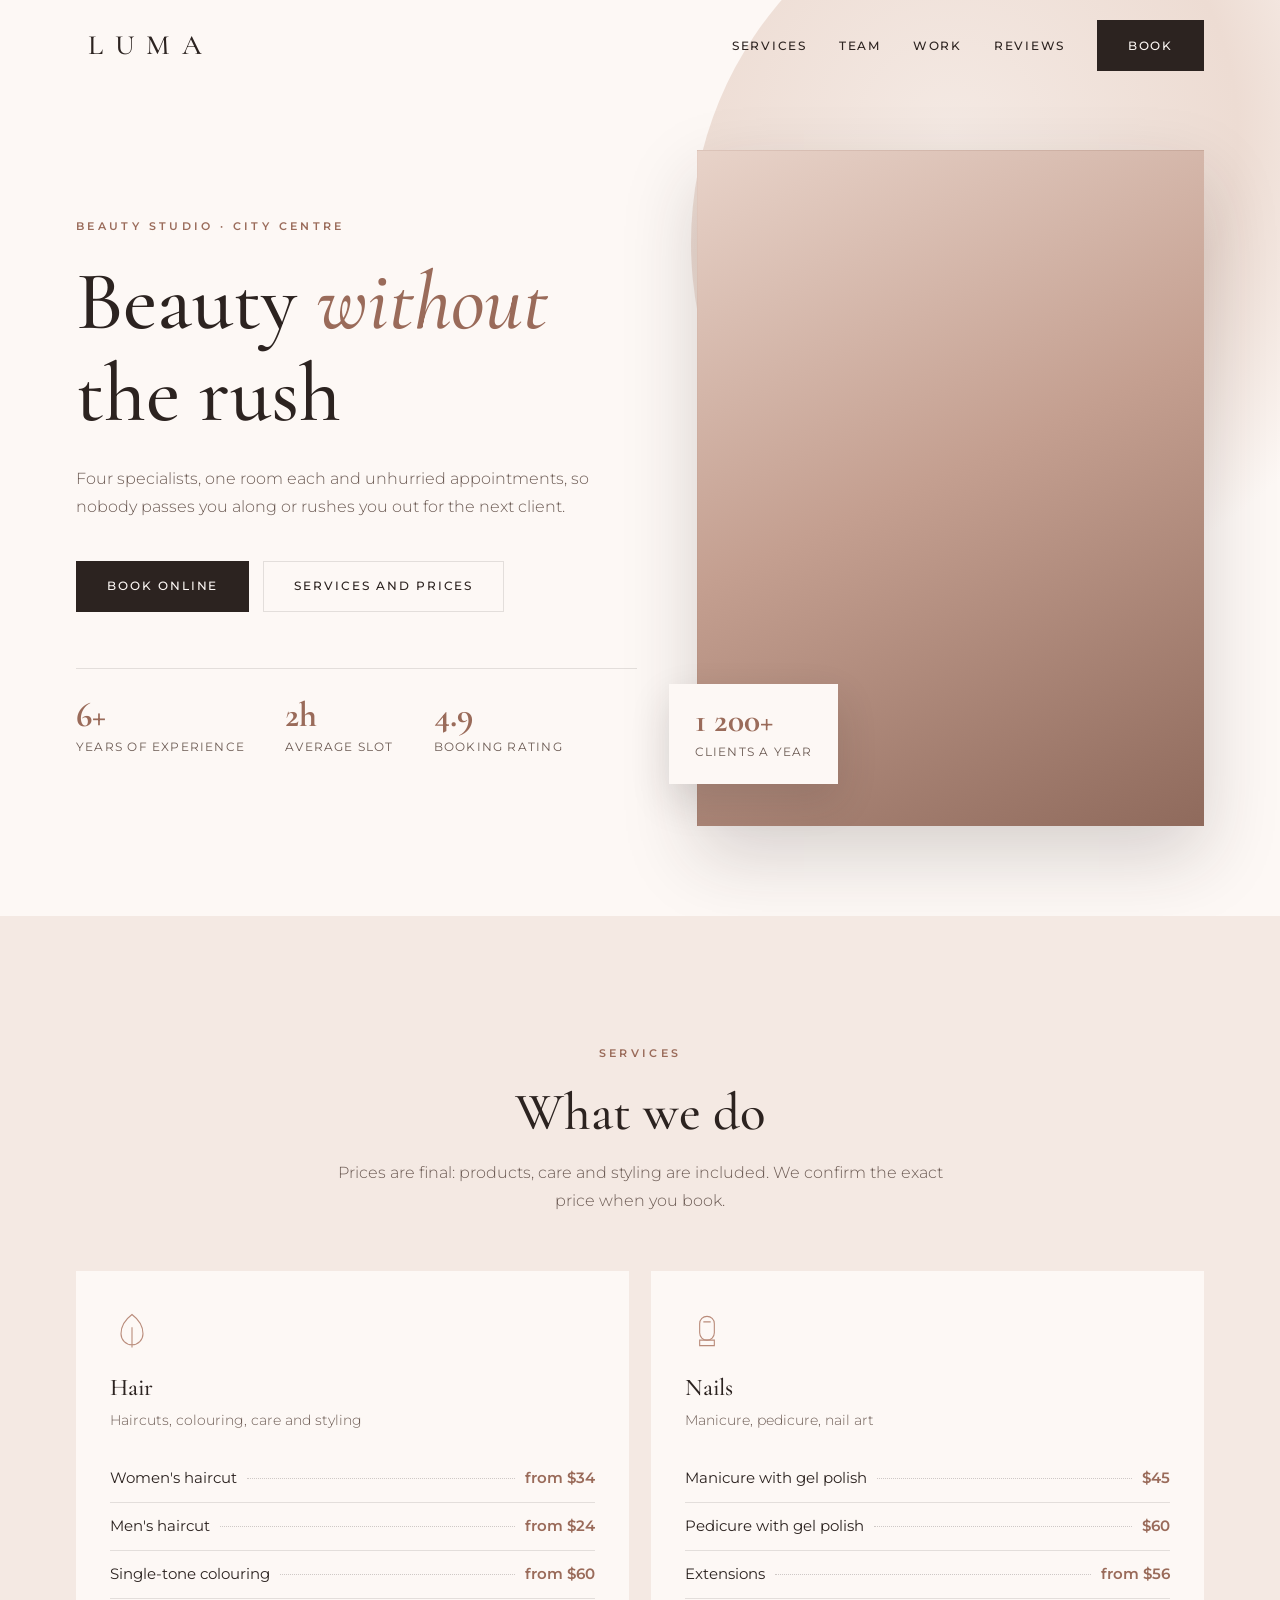
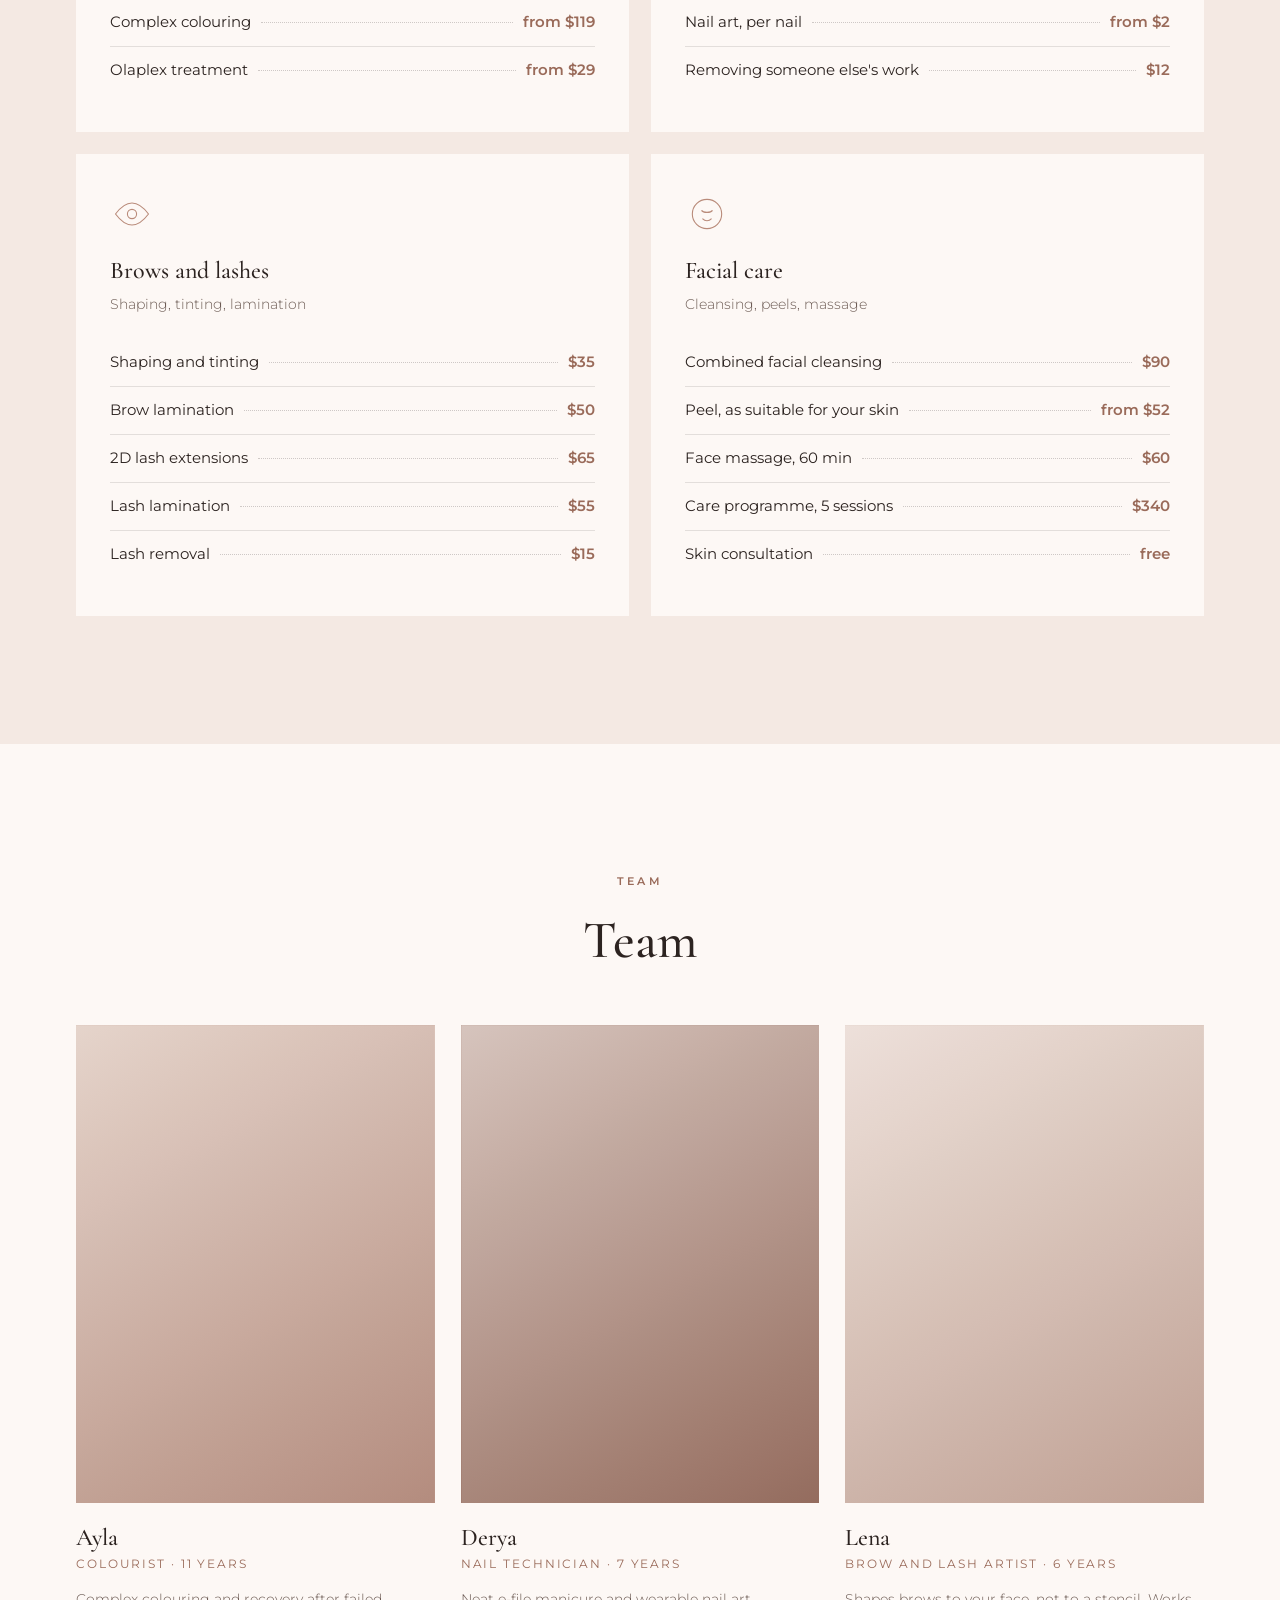
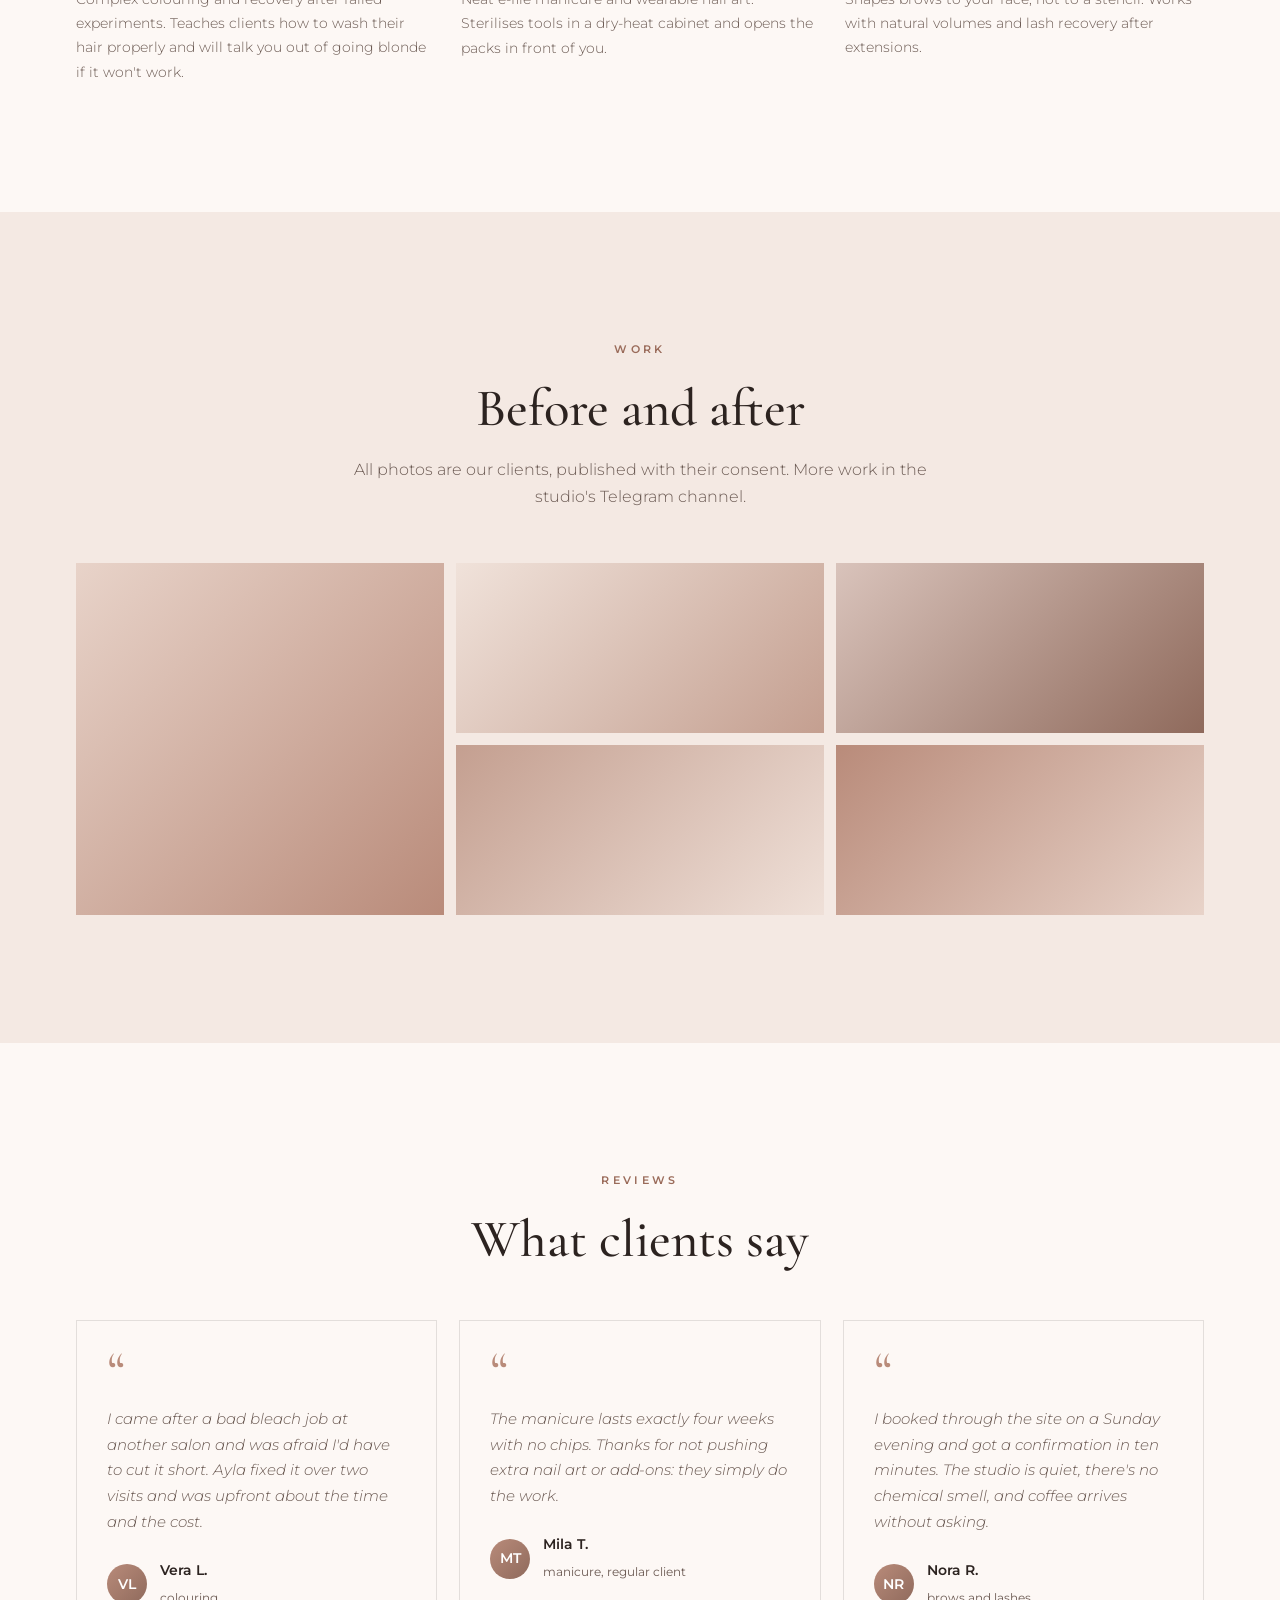
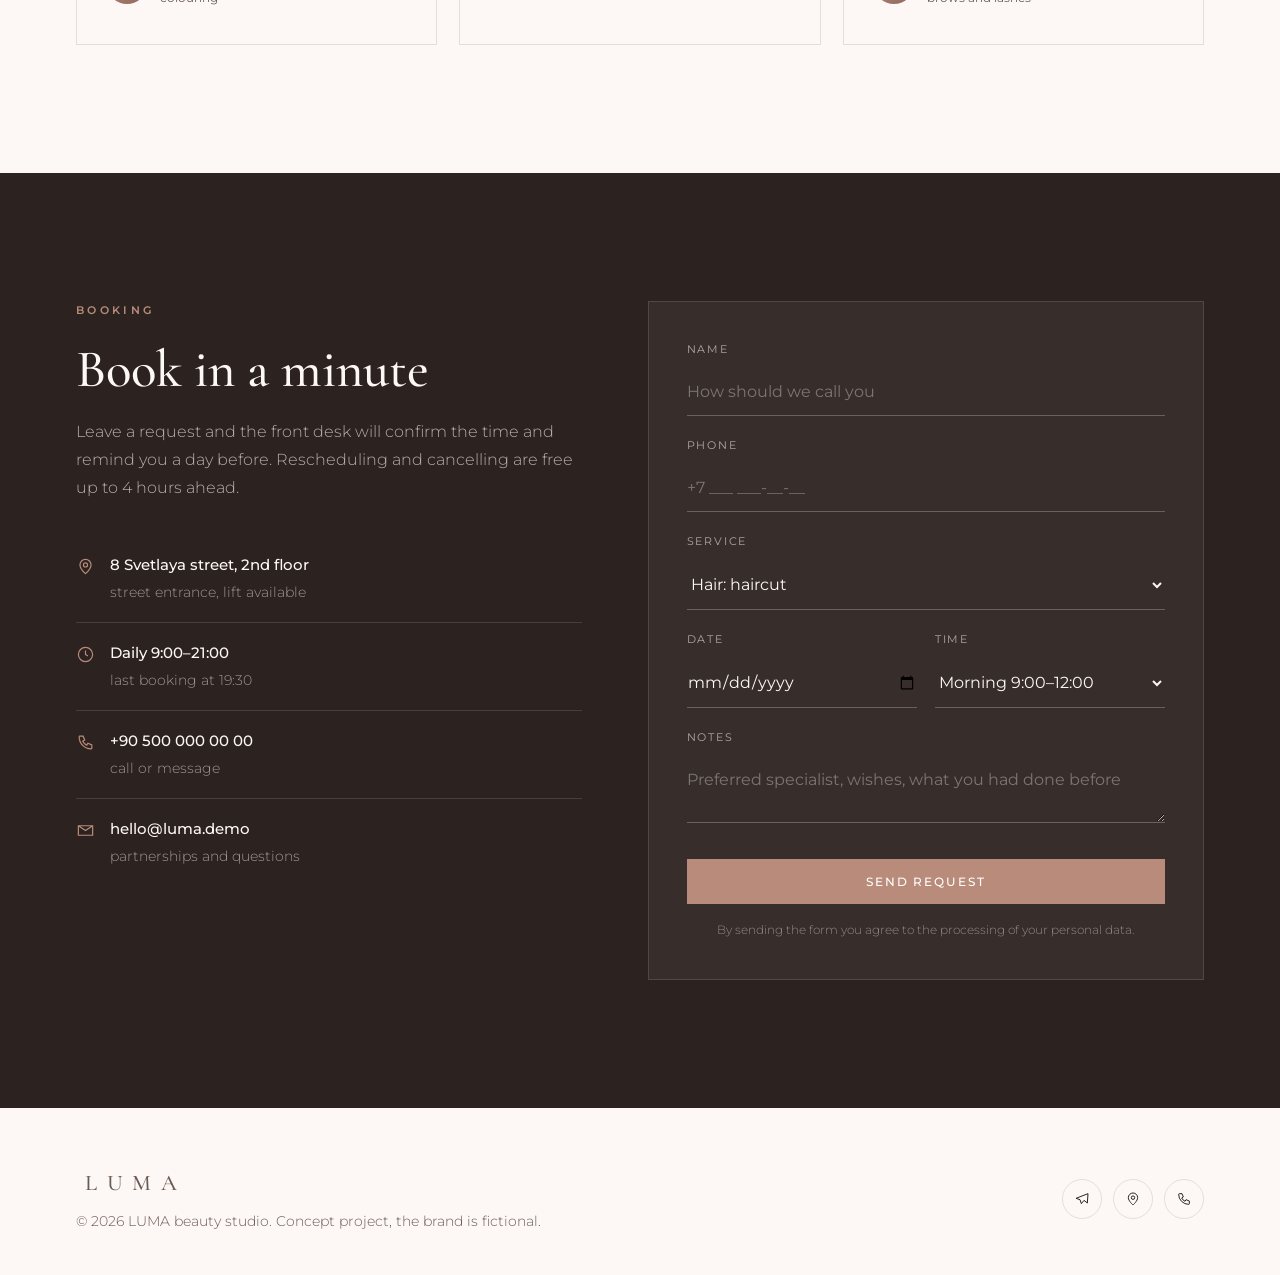
==== commit 150299f8: "demo: update 23.09.2026 19:45" ====
--- a/en/beauty/index.html
+++ b/en/beauty/index.html
@@ -333,19 +333,19 @@
     <div class="mst-grid">
       <div class="mst reveal">
         <div class="mst-photo"></div>
-        <h3>Irina</h3>
+        <h3>Ayla</h3>
         <div class="role">Colourist · 11 years</div>
         <p>Complex colouring and recovery after failed experiments. Teaches clients how to wash their hair properly and will talk you out of going blonde if it won't work.</p>
       </div>
       <div class="mst reveal">
         <div class="mst-photo"></div>
-        <h3>Kamila</h3>
+        <h3>Derya</h3>
         <div class="role">Nail technician · 7 years</div>
         <p>Neat e-file manicure and wearable nail art. Sterilises tools in a dry-heat cabinet and opens the packs in front of you.</p>
       </div>
       <div class="mst reveal">
         <div class="mst-photo"></div>
-        <h3>Nastya</h3>
+        <h3>Lena</h3>
         <div class="role">Brow and lash artist · 6 years</div>
         <p>Shapes brows to your face, not to a stencil. Works with natural volumes and lash recovery after extensions.</p>
       </div>
@@ -376,8 +376,8 @@
     <div class="rev-grid">
       <div class="rev reveal">
         <span class="quote">“</span>
-        <p>I came after a bad bleach job at another salon and was afraid I'd have to cut it short. Irina fixed it over two visits and was upfront about the time and the cost.</p>
-        <div class="who"><div class="av">OV</div><div><b>Vera L.</b><span>colouring</span></div></div>
+        <p>I came after a bad bleach job at another salon and was afraid I'd have to cut it short. Ayla fixed it over two visits and was upfront about the time and the cost.</p>
+        <div class="who"><div class="av">VL</div><div><b>Vera L.</b><span>colouring</span></div></div>
       </div>
       <div class="rev reveal">
         <span class="quote">“</span>
@@ -387,7 +387,7 @@
       <div class="rev reveal">
         <span class="quote">“</span>
         <p>I booked through the site on a Sunday evening and got a confirmation in ten minutes. The studio is quiet, there's no chemical smell, and coffee arrives without asking.</p>
-        <div class="who"><div class="av">JR</div><div><b>Nora R.</b><span>brows and lashes</span></div></div>
+        <div class="who"><div class="av">NR</div><div><b>Nora R.</b><span>brows and lashes</span></div></div>
       </div>
     </div>
   </div>
